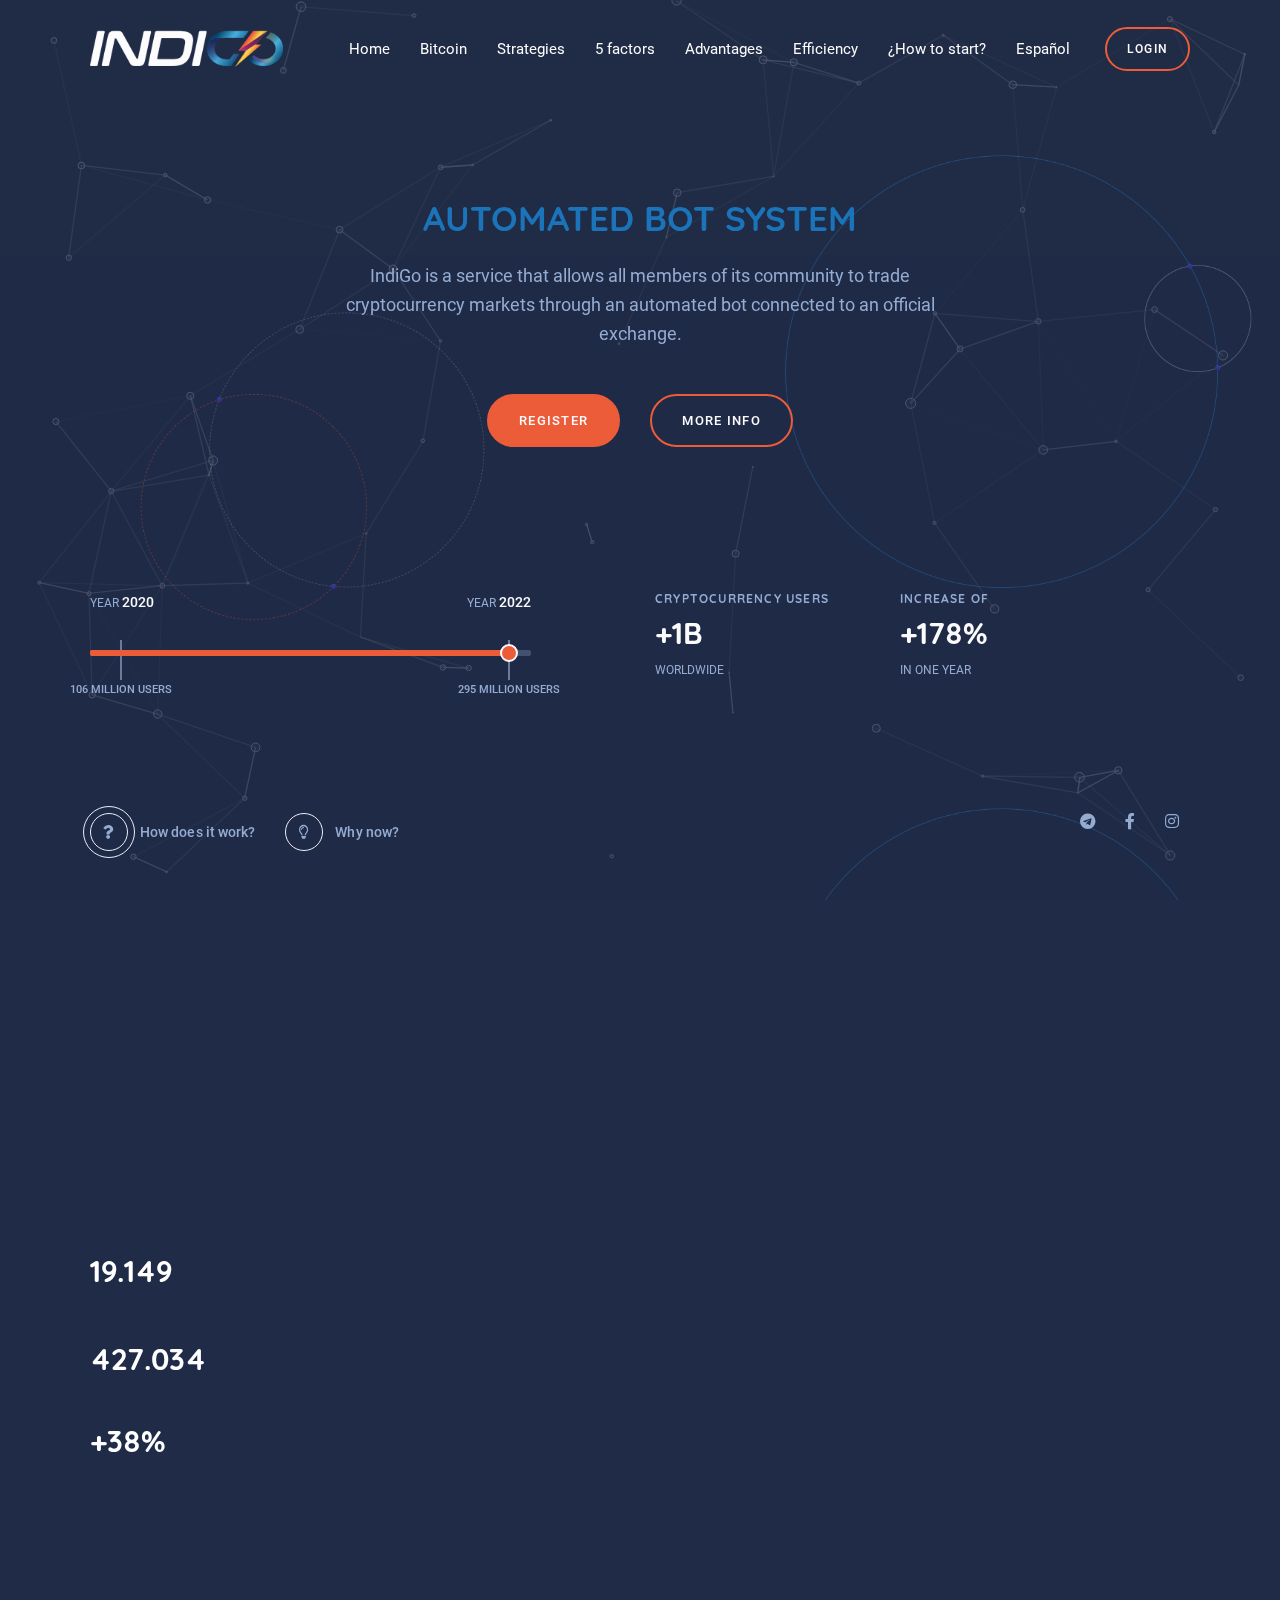
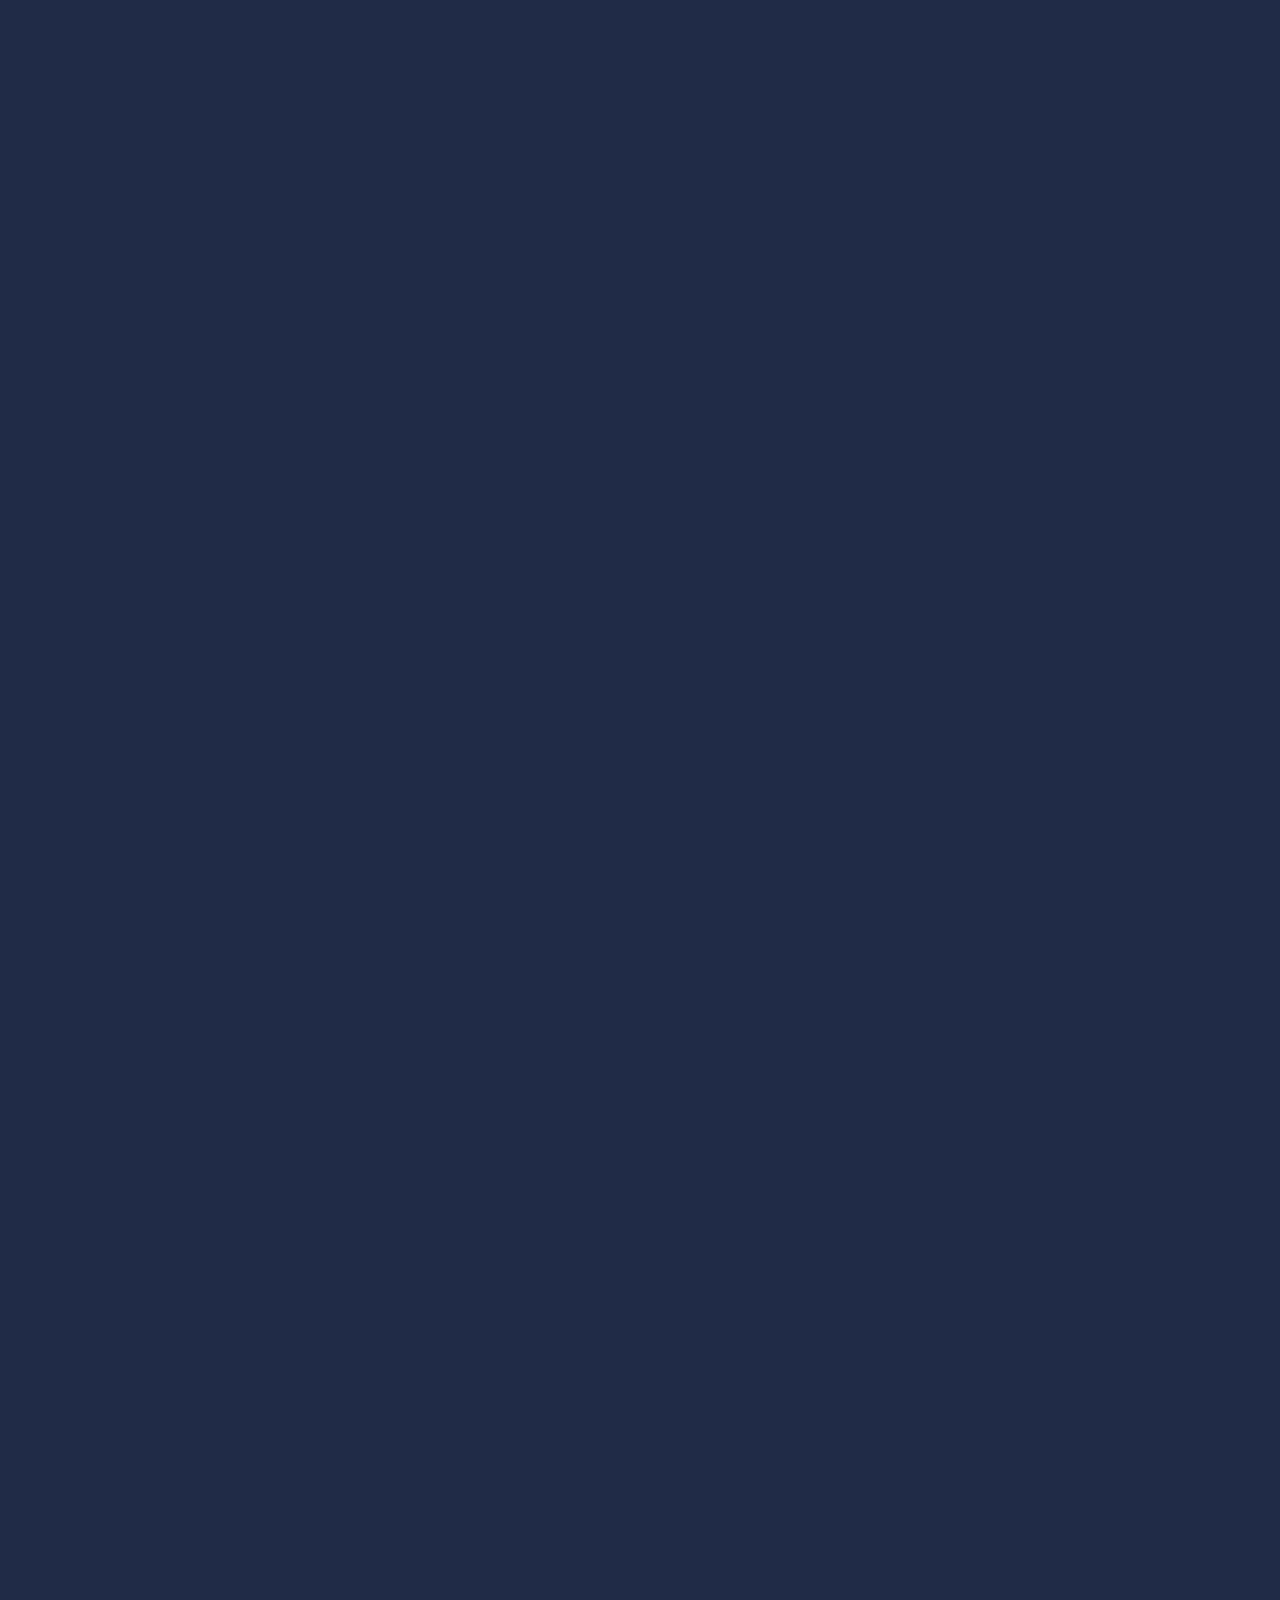
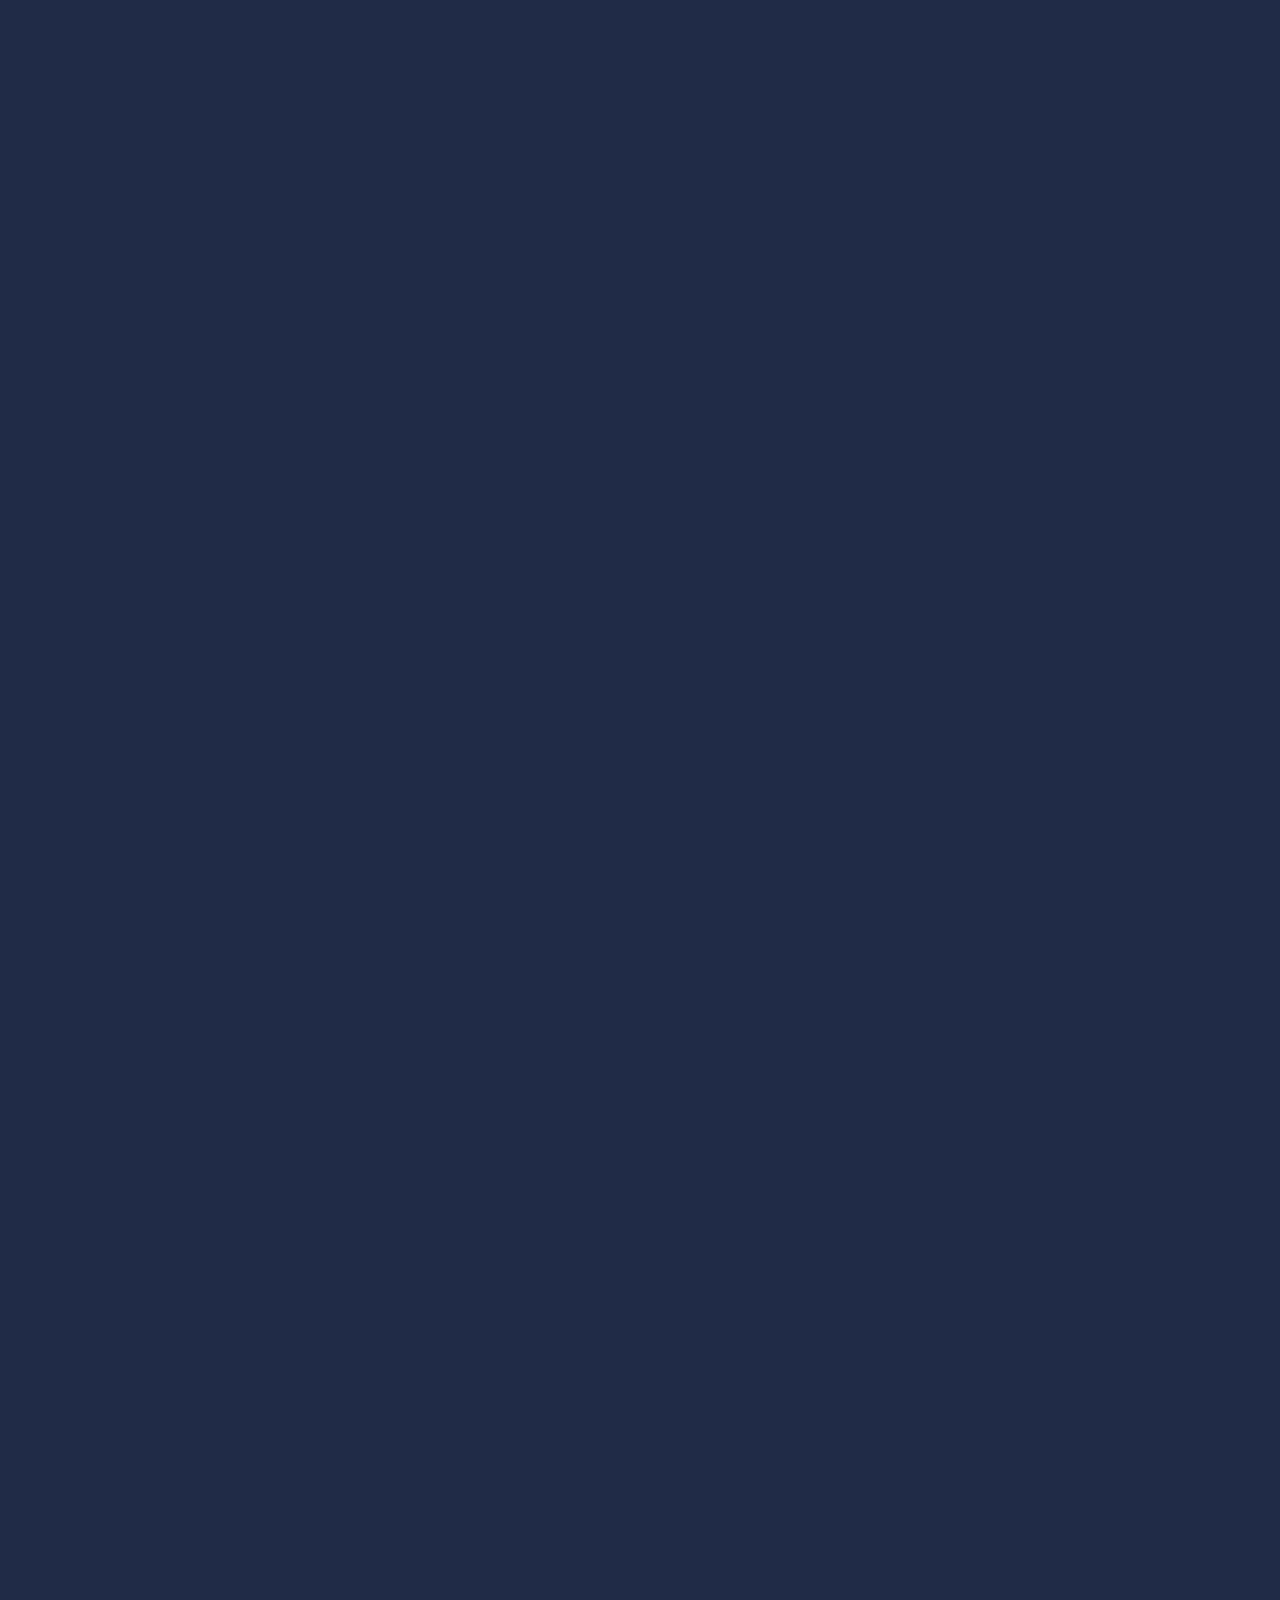
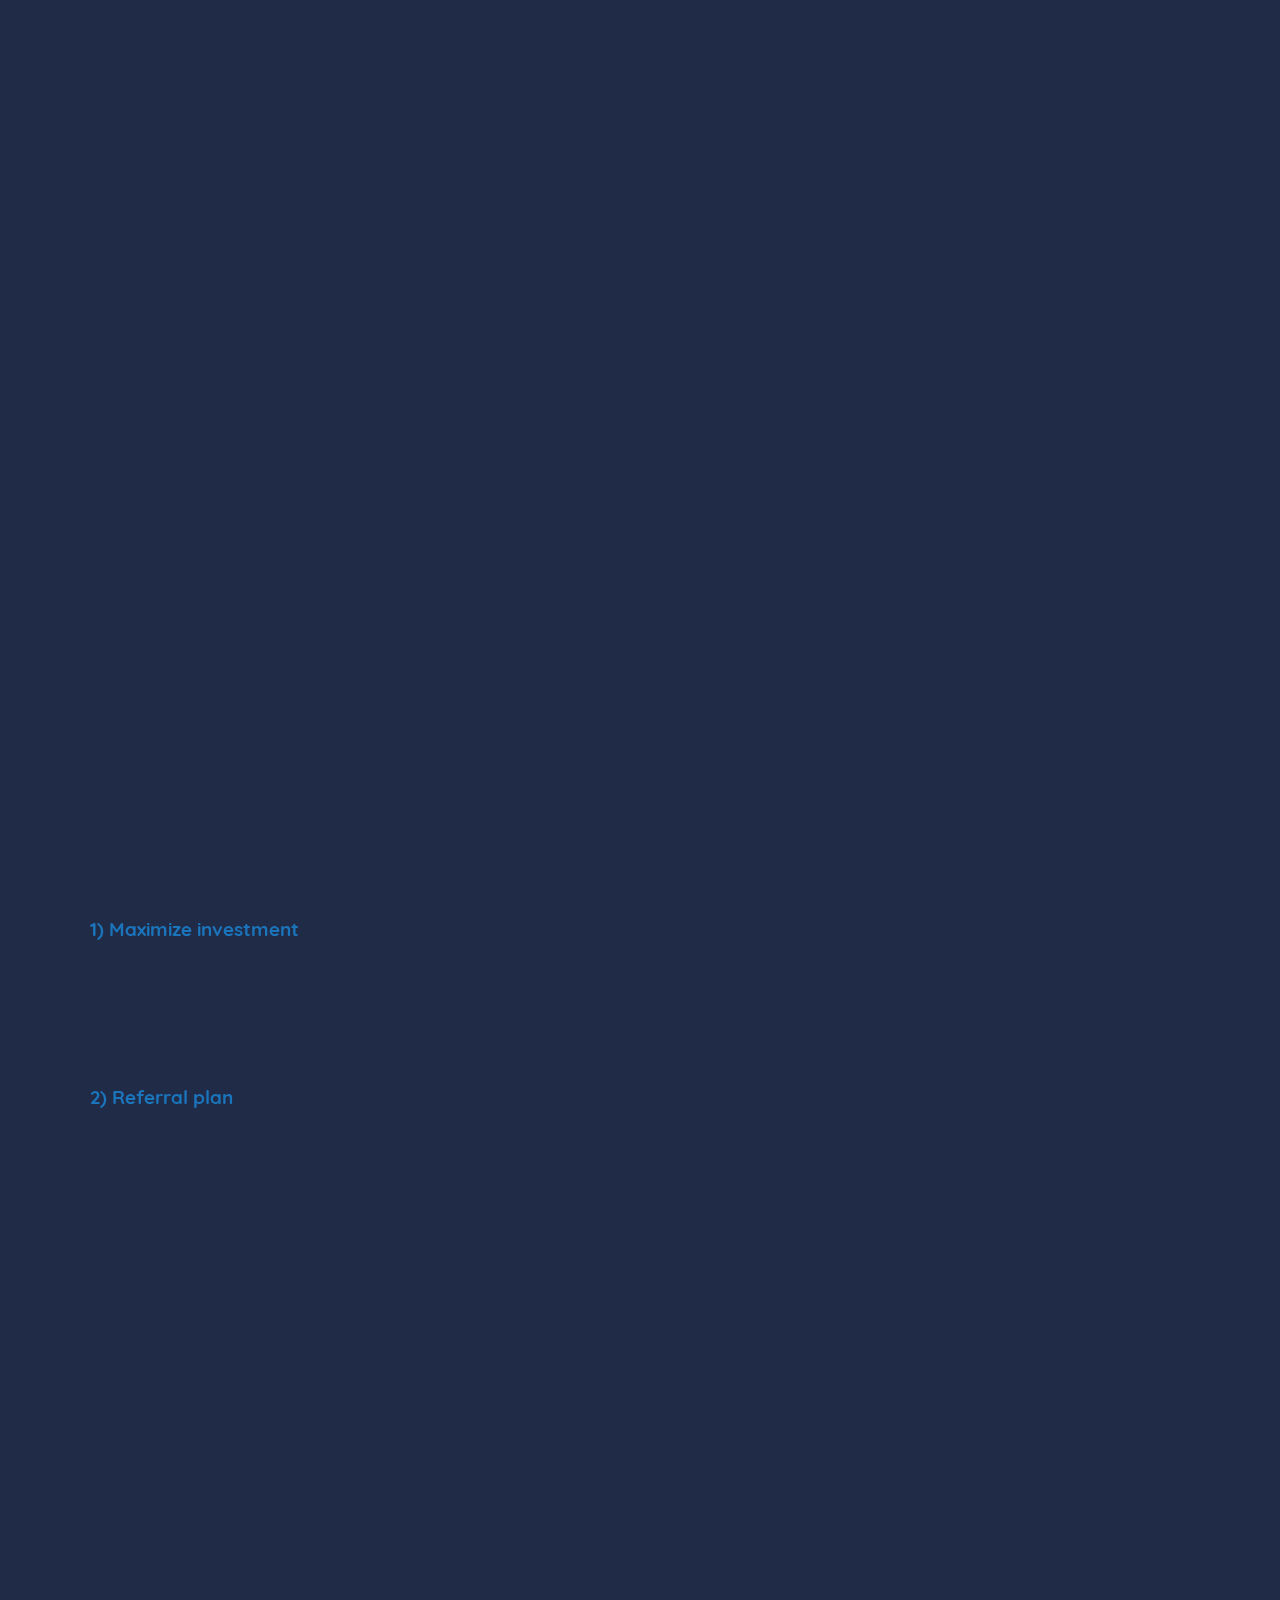
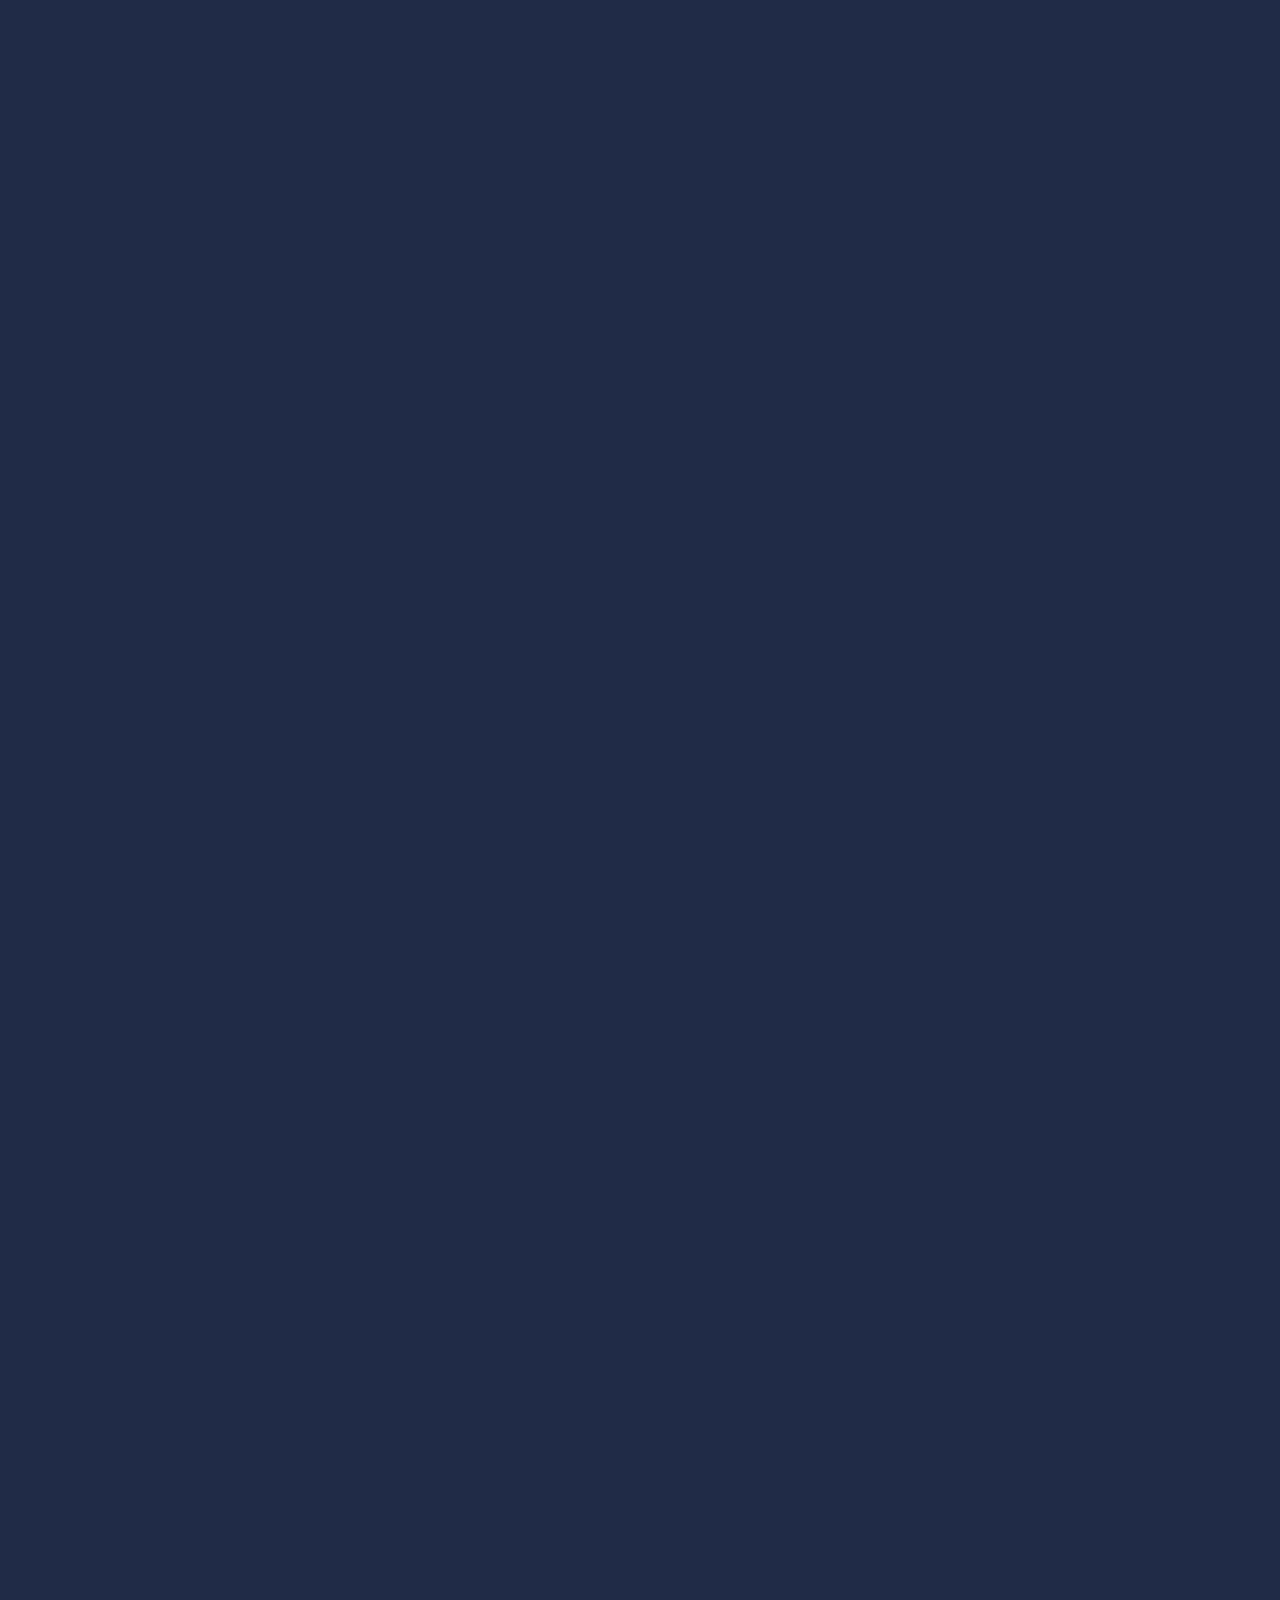
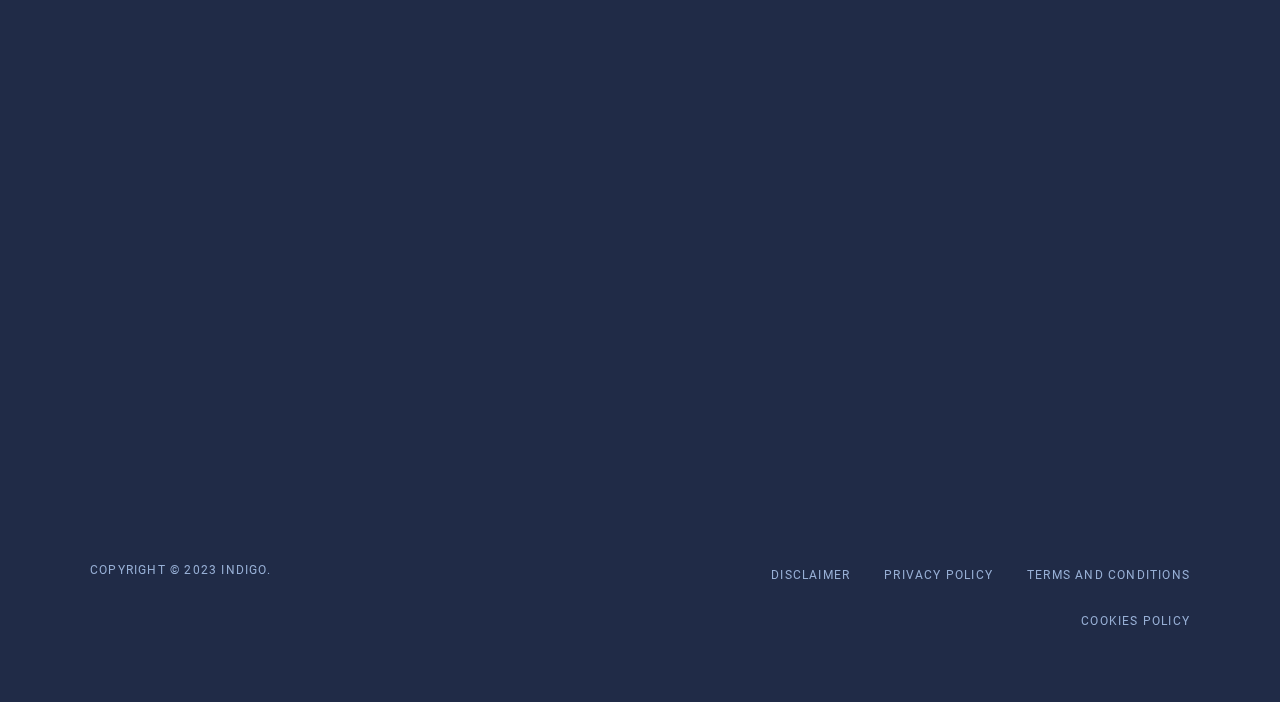
==== index_en.html @ dd74c5d1 "update english" ====
<!DOCTYPE html>
<html lang="en-UK" class="js">
<head>
    <meta charset="utf-8">
    <meta name="author" content="Indigo">
    <meta name="viewport" content="width=device-width, initial-scale=1, shrink-to-fit=no">
    <meta name="description" content="Indigo is a system of automated bots that operates in the Bitcoin market through official exchanges serving users registered in its community.">
    <!-- Fav Icon  -->
    <link rel="apple-touch-icon" sizes="180x180" href="img/apple-touch-icon.png">
    <link rel="icon" type="image/png" sizes="32x32" href="img/favicon-32x32.png">
    <link rel="icon" type="image/png" sizes="16x16" href="img/favicon-16x16.png">
    <link rel="manifest" href="img/site.webmanifest">
    <!-- Site Title  -->
    <title>IndiGo | Bots System</title>
    <!-- Bundle and Base CSS -->
    <link rel="stylesheet" href="assets/css/vendor.bundle.css?ver=200">
    <link rel="stylesheet" href="assets/css/style-indigo.css?ver=200">
    <!-- Extra CSS -->
    <link rel="stylesheet" href="assets/css/theme.css?ver=200">
</head>

<body class="nk-body body-wider bg-theme mode-onepage">
    <div class="nk-wrap">
        <header class="nk-header page-header is-transparent is-sticky is-dark" id="header">
            <!-- Header @s -->
            <div class="header-main">
                <div class="header-container container container-xxl">
                    <div class="header-wrap">
                        <!-- Logo @s -->
                        <div class="header-logo logo animated" data-animate="fadeInDown" data-delay=".6">
                            <a href="./" class="logo-link">
                                <img class="logo-dark" src="img/logo-s2-white.png" srcset="img/logo-s2-white2x.png 2x" alt="logo">
                                <img class="logo-light" src="img/logo-s2-white.png" srcset="img/logo-s2-white2x.png 2x" alt="logo">
                            </a>
                        </div>
                        <!-- Menu Toogle @s -->
                        <div class="header-nav-toggle">
                            <a href="#" class="navbar-toggle" data-menu-toggle="header-menu">
                                <div class="toggle-line">
                                    <span></span>
                                </div>
                            </a>
                        </div>
                        <!-- Menu @s -->
                        <div class="header-navbar animated" data-animate="fadeInDown" data-delay=".6">
                            <nav class="header-menu" id="header-menu">
                                <ul class="menu">
                                    <li class="menu-item"><a class="menu-link nav-link" href="#header">Home</a></li>
                                    <li class="menu-item"><a class="menu-link nav-link" href="#about">Bitcoin</a></li>
                                    <li class="menu-item"><a class="menu-link nav-link" href="#strategies">Strategies</a></li>
                                    <li class="menu-item"><a class="menu-link nav-link" href="#razones">5 factors</a></li>
                                    <li class="menu-item"><a class="menu-link nav-link" href="#ventajas">Advantages</a></li>
                                    <li class="menu-item"><a class="menu-link nav-link" href="#rendimiento">Efficiency</a></li>
                                    <li class="menu-item"><a class="menu-link nav-link" href="#empezar">¿How to start?</a></li>
                                    <li class="menu-item"><a class="menu-link nav-link" href="index.html">Español</a></li>
                                </ul>
                                <ul class="menu-btns">
                                    <li><a href="https://app.indigobotsys.com/" class="btn btn-md btn-round btn-thin btn-outline btn-primary btn-auto no-change"><span>Login</span></a></li>
                                </ul>
                            </nav>
                        </div><!-- .header-navbar @e -->
                    </div>
                </div>
            </div><!-- .header-main @e -->
            <div class="banner banner-fs tc-light">
                <div class="nk-block nk-block-header nk-block-sm my-auto">
                    <div class="container pt-5">
                        <div class="banner-caption text-center">
                            <h1 class="title title-xl-2 ttu animated" data-animate="fadeInUp" data-delay="0.7">Automated bot system</h1>
                            <div class="row justify-content-center pb-3">
                                <div class="col-sm-11 col-xl-11 col-xxl-8">
                                    <p class="lead animated" data-animate="fadeInUp" data-delay="0.8">IndiGo is a service that allows all members of its community to trade cryptocurrency markets through an automated bot connected to an official exchange. </p>
                                </div>
                            </div>
                            <div class="cpn-action">
                                <ul class="btn-grp mx-auto">
                                    <li class="animated" data-animate="fadeInUp" data-delay="0.9"><a href="https://app.indigobotsys.com/" class="btn btn-primary btn-round">REGISTER</a></li>
                                    <li class="animated" data-animate="fadeInUp" data-delay="1"><a href="#docs" class="menu-link btn btn-round btn-outline btn-primary">MORE INFO</a></li>
                                </ul>
                            </div>
                        </div>
                    </div>
                </div>
                <div class="nk-block nk-block-status">
                    <div class="container container-xxl">
                        <div class="row gutter-vr-40px justify-content-between">
                            <div class="col-xxl-6 col-xl-5 col-lg-5">
                                <div class="progress-wrap progress-wrap-point animated" data-animate="fadeInUp" data-delay="0.8">
                                    <ul class="progress-info progress-info-s2">
                                        <li>YEAR <span>2020</span></li>
                                        <li class="text-end">YEAR <span>2022</span></li>
                                    </ul>
                                    <div class="progress-bar progress-bar-xs">
                                        <div class="progress-percent progress-percent-s2" data-percent="95"></div>
                                        <div class="progress-point" data-point="7">106 MILLION USERS</div>
                                        <div class="progress-point" data-point="95">295 MILLION USERS</div>
                                    </div>
                                </div>
                            </div>
                            <div class="col-xxl-5 col-xl-6 col-lg-7 text-center text-sm-start">
                                <div class="row justify-content-around gutter-vr-30px">
                                    <div class="col-sm-4 col-md-6 col-lg-4 col-xl-5">
                                        <div class="status-info animated" data-animate="fadeInUp" data-delay="0.9">
                                            <h6 class="title title-xxs tc-default status-title ttu">Cryptocurrency users</h6>
                                            <h3 class="fz-3 fw-3 status-percent">+1B</h3>
                                            <div class="fz-8">WORLDWIDE</div>
                                        </div>
                                    </div>
                                    <div class="col-sm-8 col-md-6 col-lg-7 col-xl-7">
                                        <div class="status-countdown float-sm-end animated" data-animate="fadeInUp" data-delay="1">
                                            <h6 class="title title-xxs tc-default status-title ttu">INCREASE OF</h6>
                                            <h3 class="fz-3 fw-3 status-percent">+178%</h3>
                                            <div class="fz-8">IN ONE YEAR</div>
                                            <div class="countdown justify-content-center justify-content-sm-start countdown-s3 countdown-s3-alt" data-date="2022/10/24" data-min-text="Minutes" data-sec-text="Seconds"></div>
                                        </div>
                                    </div>
                                </div>
                            </div>
                        </div>
                    </div>
                </div>
                <div class="nk-block nk-block-actions">
                    <div class="container container-xxl">
                        <div class="row gutter-vr-40px align-items-center">
                            <div class="col-sm-7 d-flex justify-content-center justify-content-sm-start">
                                <ul class="btn-grp btn-grp-break justify-content-center justify-content-sm-start gutter-vr-20px">
                                    <li class="animated" data-animate="fadeInUp" data-delay="0.8"><a href="#funciona" class="link link-light link-break"><em class="icon-circle icon-border icon-animation fas fa-question"></em><span>How does it work?</span></a></li>
                                    <li class="animated" data-animate="fadeInUp" data-delay="0.9"><a href="#about" class="link link-light link-break"><em class="icon-circle icon-border far fa-lightbulb"></em><span>Why now?</span></a></li>
                                </ul>
                            </div>
                            <div class="col-sm-5">
                                <ul class="social-links social-links-s2 justify-content-center justify-content-sm-end animated" data-animate="fadeInUp" data-delay="1">
                                    <li><a href="https://t.me/indigo_bots"><em class="fab fa-telegram"></em></a></li>
                                    <li><a href="https://www.facebook.com/IndigoSystems"><em class="fab fa-facebook-f"></em></a></li>
                                    <li><a href="https://www.instagram.com/indigo_systems/"><em class="fab fa-instagram"></em></a></li>
                                </ul>
                            </div>
                        </div>
                    </div>
                </div>
                <!-- Place Particle Js -->
                <div id="particles-bg" class="particles-container is-fixed particles-bg op-20"></div>
            </div>
        </header>
        <main class="nk-pages tc-light">
            <section class="section" id="about">
                <div class="container">
                    <div class="row justify-content-center text-center">
                        <div class="col-lg-6">
                            <div class="section-head section-head-s2">
                                <h2 class="title title-xl animated" data-animate="fadeInUp" data-delay="0.1" title="BTC como referencia">BTC</h2>
                            </div>
                        </div>
                    </div>
                </div>
                <div class="container container-xxl">
                    <div class="nk-block">
                        <div class="row justify-content-between align-items-center gutter-vr-40px">
                            <div class="col-lg-6 order-lg-last">
                                <div class="gfx py-4 animated" data-animate="fadeInUp" data-delay="0.2">
                                    <img src="img/graf-01.png" alt="gráfico 1">
                                </div>
                            </div>
                            <div class="col-lg-5">
                                <div class="nk-block-text">
                                    <h2 class="title animated" data-animate="fadeInUp" data-delay="0.3">We use the Bitcoin as a reference</h2>
                                    <ul class="sec01">
                                        <li><h3>19.149</h3><p class="animated" data-animate="fadeInUp" data-delay="0.4">million BTC mined (out of a total of 21 million).</p></li>
                                        <li><h3>427.034</h3><p class="animated" data-animate="fadeInUp" data-delay="0.5">million USD capitalization (12/09/22 CoinmarketCap).</p></li>
                                        <li><h3>+38%</h3><p class="animated" data-animate="fadeInUp" data-delay="0.6">of dominance over the entire crypto market.</p></li>
                                    </ul>
                                    <ul class="btn-grp gutter-vr-20px pdt-m">
                                        <li class="animated" data-animate="fadeInUp" data-delay="0.6"><a href="#docs" class="menu-link btn btn-primary btn-round btn-lg"><span>Presentation</span> <em class="icon ti ti-arrow-down"></em></a></li>
                                        <li class="animated" data-animate="fadeInUp" data-delay="0.7"><a href="#razones" class="menu-link btn btn-underline">5 COMPELLING REASONS</a></li>
                                    </ul>
                                </div>
                            </div>
                        </div>
                    </div>
                </div>
            </section>
            <!-- // -->
            <section class="section" id="funciona">
                <div class="container">
                    <div class="row justify-content-center text-center">
                        <div class="col-lg-6">
                            <div class="section-head section-head-s2">
                                <h2 class="title title-xl animated" data-animate="fadeInUp" data-delay="0.1" title="HOW DOES IT WORK?">HOW DOES IT WORK?</h2>
                            </div>
                        </div>
                    </div>
                </div>
                <div class="container container-xxl">
                    <div class="nk-block">
                        <div class="row justify-content-center">
                            <div class="col-xl-6 col-lg-8">
                                <ul class="nav tab-nav tab-nav-btn-bdr-s2 justify-content-center justify-content-sm-between pb-4 pb-sm-5 animated" data-animate="fadeInUp" data-delay="0.1">
                                    <li><a class="active" data-bs-toggle="tab" href="#tab-1-1">ARTIFICIAL INTELLIGENCE</a></li>
                                    <li class="tab-nav-sap d-none d-sm-block"></li>
                                    <li><a data-bs-toggle="tab" href="#tab-1-2">AT YOUR FINGERTIPS</a></li>
                                </ul>
                            </div>
                        </div>
                        <div class="tab-content">
                            <div class="tab-pane fade show active" id="tab-1-1">
                                <div class="row align-items-center justify-content-between gutter-vr-40px">
                                    <div class="col-lg-6 order-lg-last">
                                        <div class="nk-block-img nk-block-ca animated" data-animate="fadeInUp" data-delay="0.2">
                                            <div class="nk-circle-animation nk-df-center fast"></div><!-- .circle-animation -->
                                            <img class="shadow rounded" src="img/estrategias.png" alt="">
                                        </div>
                                    </div>
                                    <div class="col-lg-5">
                                        <div class="nk-block-text mgb-m30">
                                            <h2 class="title title-md animated" data-animate="fadeInUp" data-delay="0.2">Artificial Intelligence</h2>
                                            <p class="animated" data-animate="fadeInUp" data-delay="0.2">Our bot combines several strategies to adapt at all times to different market behaviors. Bullish, bearish or sideways markets are the main reference when developing the most appropriate strategy, always supervised by our Artificial Intelligence (AI) systems.</p>
                                        </div>
                                    </div>
                                </div>
                            </div>
                            <div class="tab-pane fade" id="tab-1-2">
                                <div class="row align-items-center justify-content-between gutter-vr-40px">
                                    <div class="col-lg-6 order-lg-last">
                                        <div class="nk-block-img nk-block-ca animated" data-animate="fadeInUp" data-delay="0.2">
                                            <div class="nk-circle-animation nk-df-center fast"></div><!-- .circle-animation -->
                                            <img class="shadow rounded" src="img/alcance.png" alt="">
                                        </div>
                                    </div>
                                    <div class="col-lg-5">
                                        <div class="nk-block-text mgb-m30">
                                            <h2 class="title title-md animated" data-animate="fadeInUp" data-delay="0.2">Within everyone's reach</h2>
                                            <p class="animated" data-animate="fadeInUp" data-delay="0.2">At IndiGo we offer you the possibility to grow your Bitcoin portfolio, creating a community where all cryptocurrency users can add using our bot and its strategies, with automated operations that successfully manage the assets in their personal wallets, always under the custody of the user and with total transparency and security.</p>
                                        </div>
                                    </div>
                                </div>
                            </div>
                        </div>
                    </div>
                </div><!-- .container -->
            </section>
             <!-- // -->
            <section class="section" id="strategies">
                <div class="container">
                    <div class="row justify-content-center text-center">
                        <div class="col-lg-6">
                            <div class="section-head section-head-s2">
                                <h2 class="title title-xl animated" data-animate="fadeInUp" data-delay="0.1" title="STRATEGIES">STRATEGIES</h2>
                                <p class="animated" data-animate="fadeInUp" data-delay="0.2">The IndiGo system is a set of specialized strategies in the cryptocurrency market, focused on increasing the volume of Bitcoins deposited in the user's Exchange.</p>
                            </div>
                        </div>
                    </div>
                </div>
                <div class="container container-xxl">
                    <div class="nk-block">
                        <div class="roadmap-wrap roadmap-wrap-ovl-right text-center animated" data-animate="fadeInUp" data-delay="0.3">
                            <div class="roadmap-line-s2"></div>
                            <div class="roadmap-slider has-carousel carousel-nav-center" data-blank="true" data-items="5" data-items-tab-l="4" data-items-tab-p="3" data-items-mobile="2" data-margin="-1" data-navs="true">
                                <div class="roadmap roadmap-s2 roadmap-i1 roadmap-finished">
                                    <h6 class="roadmap-year-s2">24/7</h6>
                                    <h5 class="title title-sm roadmap-date">365 days a year</h5>
                                    <div class="roadmap-text">
                                        <p>Our bots operate 24 hours a day, 365 days a year, using strategies derived from the combined use of Artificial Intelligence and Big Data.</p>
                                    </div>
                                </div>
                                <div class="roadmap roadmap-s2 roadmap-i2 roadmap-finished">
                                    <h6 class="roadmap-year-s2">Adapted strategies</h6>
                                    <h5 class="title title-sm roadmap-date">Adjustment according to market</h5>
                                    <div class="roadmap-text">
                                        <p>The bot applies the appropriate strategy according to the market trend, "bullish", "bearish" or "sideways", to make profits in all scenarios.</p>
                                    </div>
                                </div>
                                <div class="roadmap roadmap-s2 roadmap-i3 roadmap-finished">
                                    <h6 class="roadmap-year-s2">200 top coins</h6>
                                    <h5 class="title title-sm roadmap-date">BTC monitoring</h5>
                                    <div class="roadmap-text">
                                        <p>We perform an analysis of Bitcoin against 200 top currencies every 10 seconds and trade if the situation is favorable and the % gain is greater than 51% on each trade.</p>
                                    </div>
                                </div>
                                <div class="roadmap roadmap-s2 roadmap-i4 roadmap-finished">
                                    <h6 class="roadmap-year-s2">Intensive studies</h6>
                                    <h5 class="title title-sm roadmap-date">Backtesting</h5>
                                    <div class="roadmap-text">
                                        <p>All our strategies have been developed through intensive studies of more than 2 years, with positive results and stability that we have never encountered before.</p>
                                    </div>
                                </div>
                                <div class="roadmap roadmap-s2 roadmap-i5 roadmap-finished">
                                    <h6 class="roadmap-year-s2">Technical team</h6>
                                    <h5 class="title title-sm roadmap-date">Ongoing verification</h5>
                                    <div class="roadmap-text">
                                        <p>Our technical team constantly monitors the performance and results of the bots. We are prepared for all situations.</p>
                                    </div>
                                </div>
                                <div class="roadmap roadmap-s2 roadmap-i6 roadmap-running">
                                    <h6 class="roadmap-year-s2">Expiration system</h6>
                                    <h5 class="title title-sm roadmap-date">Smart Hold</h5>
                                    <div class="roadmap-text">
                                        <p>Our expiration system does not allow operations to be open for more than a week, although 90% of them are closed before 3 days or even within a few hours.</p>
                                    </div>
                                </div>
                            </div>
                        </div>
                    </div>
                </div>
            </section>
            <!-- // -->
            <section class="section" id="razones">
                <div class="container">
                    <div class="row justify-content-center text-center">
                        <div class="col-lg-6">
                            <div class="section-head section-head-s2">
                                <h2 class="title title-xl animated" data-animate="fadeInUp" data-delay="0.1" title="5 COMPELLING REASONS">5 COMPELLING REASONS</h2>
                            </div>
                        </div>
                    </div>
                </div>
                <div class="container container-xxl">
                    <div class="nk-block">
                        <div class="row text-center align-items-lg-start gutter-vr-40px">
                            <div class="col-lg-2 col-sm-6">
                                <div class="feature feature-s6 feature-s6-1 animated" data-animate="fadeInUp" data-delay="0.3">
                                    <div class="feature-text">
                                        <h4 class="title title-sm ttu">FULL DISPOSAL</h4>
                                        <p>Platform open to the world that operates 24/7 (24 hours a day, 365 days a year).</p>
                                    </div>
                                </div>
                            </div>
                            <div class="col-lg-2 col-sm-6">
                                <div class="feature feature-s6 feature-s6-2 animated" data-animate="fadeInUp" data-delay="0.4">
                                    <div class="feature-text">
                                        <h4 class="title title-sm ttu">EASY AND AUTOMATIC</h4>
                                        <p>Training incorporated into the platform through texts and explanatory videos.</p>
                                    </div>
                                </div>
                            </div>
                            <div class="col-lg-2 col-sm-6">
                                <div class="feature feature-s6 feature-s6-3 animated" data-animate="fadeInUp" data-delay="0.5">
                                    <div class="feature-text">
                                        <h4 class="title title-sm ttu">WITHOUT CUSTODY</h4>
                                        <p>Assets are deposited with Binance, and are always in the possession and under the control of the user.</p>
                                    </div>
                                </div>
                            </div>
                            <div class="col-lg-2 col-sm-6">
                                <div class="feature feature-s6 feature-s6-1 animated" data-animate="fadeInUp" data-delay="0.3">
                                    <div class="feature-text">
                                        <h4 class="title title-sm ttu">FIRST YOU WIN</h4>
                                        <p>Commissions are earned on profits generated.</p>
                                    </div>
                                </div>
                            </div>
                            <div class="col-lg-2 col-sm-6">
                                <div class="feature feature-s6 feature-s6-2 animated" data-animate="fadeInUp" data-delay="0.4">
                                    <div class="feature-text">
                                        <h4 class="title title-sm ttu">ADDITIONAL BENEFITS</h4>
                                        <p>Participating in the promotion of the service (Network Marketing).</p>
                                    </div>
                                </div>
                            </div>
                        </div>
                    </div>
                </div>
            </section>
            <!-- // -->
            <section class="section" id="ventajas">
                <div class="container">
                    <div class="row justify-content-center text-center">
                        <div class="col-lg-6">
                            <div class="section-head section-head-s2">
                                <h2 class="title title-xl animated" data-animate="fadeInUp" data-delay="0.1" title="COMPETITIVE ADVANTAGES">COMPETITIVE ADVANTAGES</h2>
                            </div>
                        </div>
                    </div>
                </div>
                <div class="container container-xxl">
                    <div class="nk-block">
                        <div class="row align-items-center justify-content-center justify-content-xl-between gutter-vr-30px">
                            <div class="col-xxl-6 col-xl-6 col-lg-8">
                                <div class="nk-block-img nk-block-plx animated" data-animate="fadeInUp" data-delay="0.3">
                                    <img class="shadow rounded" src="img/graf-02.png" alt="">
                                    <img class="nk-block-img-plx plx-screen shadow rounded" src="img/graf-02b.png" alt="">
                                    <img class="nk-block-img-plx plx-circle plx-circle-s1" src="img/circle-a.png" alt="">
                                    <img class="nk-block-img-plx plx-polygon plx-polygon-s1" src="img/polygon-a.png" alt="">
                                    <img class="nk-block-img-plx plx-triangle plx-triangle-s1" src="img/triangle-a.png" alt="">
                                </div>
                            </div>
                            <div class="col-xxl-5 col-xl-6 col-lg-8">
                                <div class="nk-block-text">
                                    <div class="feature feature-inline animated" data-animate="fadeInUp" data-delay="0.4">
                                        <div class="feature-icon feature-icon-md">
                                            <em class="icon icon-xs icon-circle fas fa-check"></em>
                                        </div>
                                        <div class="feature-text">
                                            <p>Automated bot designed by experts</p>
                                        </div>
                                    </div>
                                    <div class="feature feature-inline animated" data-animate="fadeInUp" data-delay="0.5">
                                        <div class="feature-icon feature-icon-md">
                                            <em class="icon icon-xs icon-circle fas fa-check"></em>
                                        </div>
                                        <div class="feature-text">
                                            <p>The latest generation of Artificial Intelligence with updated historical and predictive grades</p>
                                        </div>
                                    </div>
                                    <div class="feature feature-inline animated" data-animate="fadeInUp" data-delay="0.6">
                                        <div class="feature-icon feature-icon-md">
                                            <em class="icon icon-xs icon-circle fas fa-check"></em>
                                        </div>
                                        <div class="feature-text">
                                            <p>No permanence periods</p>
                                        </div>
                                    </div>
                                    <div class="feature feature-inline animated" data-animate="fadeInUp" data-delay="0.7">
                                        <div class="feature-icon feature-icon-md">
                                            <em class="icon icon-xs icon-circle fas fa-check"></em>
                                        </div>
                                        <div class="feature-text">
                                            <p>Selection of the banking system adapted to the user's needs</p>
                                        </div>
                                    </div>
                                    <div class="feature feature-inline animated" data-animate="fadeInUp" data-delay="0.8">
                                        <div class="feature-icon feature-icon-md">
                                            <em class="icon icon-xs icon-circle fas fa-check"></em>
                                        </div>
                                        <div class="feature-text">
                                            <p>Improved hold results in bitcoins</p>
                                        </div>
                                    </div>
                                </div>
                            </div>
                        </div>
                    </div>
                </div>
            </section>
            <!-- // -->
            <section class="section" id="rendimiento">
                <div class="container">
                    <div class="row justify-content-center text-center">
                        <div class="col-lg-6">
                            <div class="section-head section-head-s2">
                                <h2 class="title title-xl animated" data-animate="fadeInUp" data-delay="0.1" title="Doble oportunidad">DOUBLE OPPORTUNITY</h2>
                            </div>
                        </div>
                    </div>
                </div>
                <div class="container container-xxl">
                    <div class="nk-block">
                        <div class="row align-items-center justify-content-center justify-content-xl-between gutter-vr-30px">
                            <div class="col-xxl-5 col-xl-6 col-lg-8">
                                <ul><li><h5>1) Maximize investment</h5><p class="animated" data-animate="fadeInUp" data-delay="0.2">At Indigo we not only offer you one of the best options you will find to maximize your cryptocurrency portfolio, but we have also designed an excellent referral plan that gives you the following benefits <span>up to 15% of the income obtained</span>.
                                </p></li>
                                <li><h5>2) Referral plan</h5><p class="animated" data-animate="fadeInUp" data-delay="0.3">With our plan you will be able to generate important income, just by sharing with your contacts our services and with them the opportunity to get into the advantages of the crypto world.</p>
                                </li>
                            </ul>
                        </div>
                            <div class="col-xxl-6 col-xl-6 col-lg-8">
                                <div class="nk-block-img nk-block-plx animated" data-animate="fadeInUp" data-delay="0.3">
                                    <img class="shadow rounded" src="img/graf-03.png" alt="">
                                </div>
                            </div>
                        </div>
                    </div>
                </div>
            </section>
            <!-- // -->
            <section class="section" id="docs">
                <div class="container">
                    <div class="row justify-content-center text-center">
                        <div class="col-lg-6">
                            <div class="section-head section-head-s2">
                                <h2 class="title title-xl animated" data-animate="fadeInUp" data-delay="0.1" title="Descargas">+ INFO</h2>
                                <p class="animated" data-animate="fadeInUp" data-delay="0.2">Download our presentation.</p>
                            </div>
                        </div>
                    </div>
                </div>
                <div class="container container-xxl">
                    <div class="nk-block">
                        <div class="row gutter-vr-50px">
                            <div class="col-sm-12 col-lg-12">
                                <div class="doc animated" data-animate="fadeInUp" data-delay="0.3">
                                    <div class="doc-photo doc-shape doc-shape-a">
                                        <img src="img/doc-a.jpg" alt="">
                                    </div>
                                    <div class="doc-text">
                                        <h5 class="doc-title title-sm">Presentation <small>(2022)</small></h5>
                                        <a class="doc-download" href="docs/presentacion_indigo_ES.pdf" target="_blank"><em class="ti ti-import"></em></a>
                                        <div class="doc-lang">ENGLISH</div>
                                    </div>
                                </div>
                            </div>
                        </div>
                    </div>
                </div>
            </section>
            <!-- // -->
            <section class="section" id="empezar">
                <div class="container">
                    <div class="row justify-content-center text-center">
                        <div class="col-lg-6">
                            <div class="section-head section-head-s2">
                                <h2 class="title title-xl animated" data-animate="fadeInUp" data-delay="0.1" title="HOW TO START?">HOW TO START?</h2>
                            </div>
                        </div>
                    </div>
                </div>
                <div class="container container-xxl">
                    <div class="nk-block">
                        <div class="row align-items-center justify-content-center justify-content-xl-between gutter-vr-30px">
                            <div class="col-xxl-6 col-xl-6 col-lg-8">
                                <div class="nk-block-img nk-block-plx animated" data-animate="fadeInUp" data-delay="0.3">
                                    <img class="shadow rounded" src="img/graf-04.png" alt="">
                                </div>
                            </div>
                            <div class="col-xxl-5 col-xl-6 col-lg-8">
                                <div class="nk-block-text">
                                    <div class="feature feature-inline animated" data-animate="fadeInUp" data-delay="0.4">
                                        <div class="feature-icon feature-icon-md">
                                            <em class="icon icon-xs icon-circle fas fa-check"></em>
                                        </div>
                                        <div class="feature-text">
                                            <p>To start working with us you must register on the IndiGo platform.</p>
                                        </div>
                                    </div>
                                    <div class="feature feature-inline animated" data-animate="fadeInUp" data-delay="0.5">
                                        <div class="feature-icon feature-icon-md">
                                            <em class="icon icon-xs icon-circle fas fa-check"></em>
                                        </div>
                                        <div class="feature-text">
                                            <p>Register with Binance to use it as a preferred exchange (a minimum trading bank of 500 USAD is required).
                                            </p>
                                        </div>
                                    </div>
                                    <div class="feature feature-inline animated" data-animate="fadeInUp" data-delay="0.6">
                                        <div class="feature-icon feature-icon-md">
                                            <em class="icon icon-xs icon-circle fas fa-check"></em>
                                        </div>
                                        <div class="feature-text">
                                            <p>Create and configure an API on the Binance exchange for use by IndiGo</p>
                                        </div>
                                    </div>
                                    <div class="feature feature-inline animated" data-animate="fadeInUp" data-delay="0.7">
                                        <div class="feature-icon feature-icon-md">
                                            <em class="icon icon-xs icon-circle fas fa-check"></em>
                                        </div>
                                        <div class="feature-text">
                                            <p>Activate your bot and allocate the desired bank to it</p>
                                        </div>
                                    </div>
                                    <div class="text-center text-sm-start animated" data-animate="fadeInUp" data-delay="0.9">
                                        <a href="https://app.indigobotsys.com/" class="btn btn-round btn-primary">Register</a>
                                    </div>
                                </div>
                            </div>
                        </div>
                    </div>
                </div>
            </section>

            <!-- FAQS
        
            <section class="section" id="faqs">
                <div class="container">
                    <div class="row justify-content-center text-center">
                        <div class="col-lg-6">
                            <div class="section-head section-head-s2">
                                <h2 class="title title-xl animated" data-animate="fadeInUp" data-delay="0.1" title="PREGUNTAS FRECUENTES">FAQS</h2>
                                <p class="animated" data-animate="fadeInUp" data-delay="0.2">Aquí encontrarás respuestas a las preguntas que seguramente ya te estás haciendo.</p>
                            </div>
                        </div>
                    </div>
                    <!-- Block @s --
                    <div class="nk-block">
                        <div class="row justify-content-center">
                            <div class="col-xl-10">
                                <ul class="nav tab-nav tab-nav-btn tab-nav-btn-bdr tab-nav-center pdb-r animated" data-animate="fadeInUp" data-delay="0.3">
                                    <li><a class="active" data-bs-toggle="tab" href="#tab-2-1">General</a></li>
                                    <li><a data-bs-toggle="tab" href="#tab-2-2">Registro</a></li>
                                    <li><a data-bs-toggle="tab" href="#tab-2-3">Comisiones</a></li>
                                    <li><a data-bs-toggle="tab" href="#tab-2-4">Inversión</a></li>
                                </ul>
                                <div class="tab-content">
                                    <div class="tab-pane fade show active" id="tab-2-1">
                                        <div class="accordion" id="acc-1">
                                            <div class="accordion-item accordion-item-s3 animated" data-animate="fadeInUp" data-delay="0.4">
                                                <h5 class="accordion-title accordion-title-sm" data-bs-toggle="collapse" data-bs-target="#acc-1-1">Lorem Ipsum <span class="accordion-icon"></span></h5>
                                                <div id="acc-1-1" class="collapse show" data-bs-parent="#acc-1">
                                                    <div class="accordion-content">
                                                        <p>Lorem ipsum dolor sit amet consectetur adipisicing elit. Suscipit quo nostrum fugiat, qui autem libero, quibusdam sit et esse possimus nemo repudiandae sapiente ipsa nesciunt numquam at tempora quaerat eaque..</p>
                                                    </div>
                                                </div>
                                            </div>
                                            <div class="accordion-item accordion-item-s3 animated" data-animate="fadeInUp" data-delay="0.5">
                                                <h5 class="accordion-title accordion-title-sm collapsed" data-bs-toggle="collapse" data-bs-target="#acc-1-2">Lorem ipsum <span class="accordion-icon"></span></h5>
                                                <div id="acc-1-2" class="collapse" data-bs-parent="#acc-1">
                                                    <div class="accordion-content">
                                                        <p>Lorem ipsum dolor sit amet consectetur adipisicing elit. Esse tempora cumque reiciendis ipsum aliquid minus necessitatibus mollitia minima nemo? Nisi voluptatum, eaque earum expedita dicta numquam, hic veniam nemo voluptates?</p>
                                                    </div>
                                                </div>
                                            </div>
                                            <div class="accordion-item accordion-item-s3 animated" data-animate="fadeInUp" data-delay="0.6">
                                                <h5 class="accordion-title accordion-title-sm collapsed" data-bs-toggle="collapse" data-bs-target="#acc-1-3">Lorem ipsum <span class="accordion-icon"></span></h5>
                                                <div id="acc-1-3" class="collapse" data-bs-parent="#acc-1">
                                                    <div class="accordion-content">
                                                        <p>Lorem ipsum dolor sit amet consectetur adipisicing elit. Totam ipsum dolore minima libero reiciendis laboriosam ut vero, qui, voluptatem consequatur molestias eos. Iste quibusdam delectus quis, repellendus veniam repellat mollitia.</p>
                                                    </div>
                                                </div>
                                            </div>
                                            <div class="accordion-item accordion-item-s3 animated" data-animate="fadeInUp" data-delay="0.7">
                                                <h5 class="accordion-title accordion-title-sm collapsed" data-bs-toggle="collapse" data-bs-target="#acc-1-4">Lorem ipsum <span class="accordion-icon"></span></h5>
                                                <div id="acc-1-4" class="collapse" data-bs-parent="#acc-1">
                                                    <div class="accordion-content">
                                                        <p>Lorem, ipsum, dolor sit amet consectetur adipisicing elit. Aut repudiandae quidem maiores repellat minus est, facere nam illum cum. In esse porro autem molestias incidunt nihil sunt magnam dolorem facere..</p>
                                                    </div>
                                                </div>
                                            </div>
                                        </div>
                                    </div>
                                    <div class="tab-pane fade" id="tab-2-2">
                                        <div class="accordion" id="acc-2">
                                            <div class="accordion-item accordion-item-s3 animated" data-animate="fadeInUp" data-delay="0.4">
                                                <h5 class="accordion-title accordion-title-sm" data-bs-toggle="collapse" data-bs-target="#acc-2-1">Lorem ipsum <span class="accordion-icon"></span></h5>
                                                <div id="acc-2-1" class="collapse show" data-bs-parent="#acc-2">
                                                    <div class="accordion-content">
                                                        <p>Lorem ipsum dolor, sit amet consectetur adipisicing elit. Eius adipisci placeat, recusandae, earum perferendis accusamus quis asperiores laborum voluptatibus iste aut ipsam fugiat, vel commodi quae voluptatum porro quisquam hic.</p>
                                                    </div>
                                                </div>
                                            </div>
                                            <div class="accordion-item accordion-item-s3 animated" data-animate="fadeInUp" data-delay="0.5">
                                                <h5 class="accordion-title accordion-title-sm collapsed" data-bs-toggle="collapse" data-bs-target="#acc-2-2">Lorem ipsum <span class="accordion-icon"></span></h5>
                                                <div id="acc-2-2" class="collapse" data-bs-parent="#acc-2">
                                                    <div class="accordion-content">
                                                        <p>Lorem, ipsum dolor sit amet consectetur adipisicing elit. Corrupti voluptatibus, voluptates quia. At doloremque, tenetur itaque qui laboriosam corporis error enim, accusamus cupiditate, eveniet magni asperiores minima harum nulla, magnam?.</p>
                                                    </div>
                                                </div>
                                            </div>
                                            <div class="accordion-item accordion-item-s3 animated" data-animate="fadeInUp" data-delay="0.6">
                                                <h5 class="accordion-title accordion-title-sm collapsed" data-bs-toggle="collapse" data-bs-target="#acc-2-3">Lorem ipsum <span class="accordion-icon"></span></h5>
                                                <div id="acc-2-3" class="collapse" data-bs-parent="#acc-2">
                                                    <div class="accordion-content">
                                                        <p>Lorem ipsum, dolor sit, amet consectetur adipisicing elit. Molestiae tempore iste nemo obcaecati praesentium. Officia illum ad eius asperiores maiores quaerat, ut soluta alias nihil, facere, voluptatum animi reiciendis sunt?</p>
                                                    </div>
                                                </div>
                                            </div>
                                            <div class="accordion-item accordion-item-s3 animated" data-animate="fadeInUp" data-delay="0.7">
                                                <h5 class="accordion-title accordion-title-sm collapsed" data-bs-toggle="collapse" data-bs-target="#acc-2-4">Lorem ipsum <span class="accordion-icon"></span></h5>
                                                <div id="acc-2-4" class="collapse" data-bs-parent="#acc-2">
                                                    <div class="accordion-content">
                                                        <p>Lorem ipsum dolor sit amet consectetur adipisicing elit. Illum eveniet, non, laudantium eligendi, est ratione repellat, odit iusto sunt adipisci explicabo vitae dignissimos consequatur minus voluptas voluptatibus dicta exercitationem amet?.</p>
                                                    </div>
                                                </div>
                                            </div>
                                        </div>
                                    </div>
                                    <div class="tab-pane fade" id="tab-2-3">
                                        <div class="accordion" id="acc-3">
                                            <div class="accordion-item accordion-item-s3 animated" data-animate="fadeInUp" data-delay="0.4">
                                                <h5 class="accordion-title accordion-title-sm" data-bs-toggle="collapse" data-bs-target="#acc-3-1">Lorem ipsum <span class="accordion-icon"></span></h5>
                                                <div id="acc-3-1" class="collapse show" data-bs-parent="#acc-3">
                                                    <div class="accordion-content">
                                                        <p>Lorem ipsum dolor sit amet consectetur adipisicing elit. Provident ducimus qui excepturi ipsam optio sunt corporis totam, harum error mollitia nisi nam cumque praesentium culpa similique explicabo quis, sed sint..</p>
                                                    </div>
                                                </div>
                                            </div>
                                            <div class="accordion-item accordion-item-s3 animated" data-animate="fadeInUp" data-delay="0.5">
                                                <h5 class="accordion-title accordion-title-sm collapsed" data-bs-toggle="collapse" data-bs-target="#acc-3-2">Lorem ipsum <span class="accordion-icon"></span></h5>
                                                <div id="acc-3-2" class="collapse" data-bs-parent="#acc-3">
                                                    <div class="accordion-content">
                                                        <p>Lorem, ipsum dolor sit, amet consectetur adipisicing elit. Qui impedit, quibusdam, exercitationem non sapiente repellendus dolores magnam, eligendi ut facilis temporibus! Quam sed dolorem corporis voluptas reprehenderit eum, aut suscipit!.</p>
                                                    </div>
                                                </div>
                                            </div>
                                            <div class="accordion-item accordion-item-s3 animated" data-animate="fadeInUp" data-delay="0.6">
                                                <h5 class="accordion-title accordion-title-sm collapsed" data-bs-toggle="collapse" data-bs-target="#acc-3-3">lorem ipsum <span class="accordion-icon"></span></h5>
                                                <div id="acc-3-3" class="collapse" data-bs-parent="#acc-3">
                                                    <div class="accordion-content">
                                                        <p>Lorem ipsum dolor sit, amet consectetur adipisicing elit. Provident porro, cupiditate officiis sunt nam quaerat natus ducimus nihil voluptate, eius eligendi, id est velit voluptatibus inventore nobis, explicabo expedita exercitationem..</p>
                                                    </div>
                                                </div>
                                            </div>
                                            <div class="accordion-item accordion-item-s3 animated" data-animate="fadeInUp" data-delay="0.7">
                                                <h5 class="accordion-title accordion-title-sm collapsed" data-bs-toggle="collapse" data-bs-target="#acc-3-4">lorem ipsum <span class="accordion-icon"></span></h5>
                                                <div id="acc-3-4" class="collapse" data-bs-parent="#acc-3">
                                                    <div class="accordion-content">
                                                        <p>Lorem ipsum dolor sit amet consectetur adipisicing elit. Illo nostrum fuga voluptatem perferendis quam totam quia aspernatur praesentium, optio debitis, dicta odio eveniet sequi architecto quos eligendi expedita? Labore, quia?</p>
                                                    </div>
                                                </div>
                                            </div>
                                        </div>
                                    </div>
                                    <div class="tab-pane fade" id="tab-2-4">
                                        <div class="accordion" id="acc-4">
                                            <div class="accordion-item accordion-item-s3 animated" data-animate="fadeInUp" data-delay="0.4">
                                                <h5 class="accordion-title accordion-title-sm" data-bs-toggle="collapse" data-bs-target="#acc-4-1">Lorem ipsum <span class="accordion-icon"></span></h5>
                                                <div id="acc-4-1" class="collapse show" data-bs-parent="#acc-4">
                                                    <div class="accordion-content">
                                                        <p>Lorem ipsum dolor sit, amet consectetur adipisicing elit. Ipsa fugiat officia neque cum quisquam recusandae, quis distinctio praesentium qui rerum, exercitationem repellendus, dignissimos aliquid eos in rem architecto dolores doloribus.</p>
                                                    </div>
                                                </div>
                                            </div>
                                            <div class="accordion-item accordion-item-s3 animated" data-animate="fadeInUp" data-delay="0.5">
                                                <h5 class="accordion-title accordion-title-sm collapsed" data-bs-toggle="collapse" data-bs-target="#acc-4-2">Lorem ipsum <span class="accordion-icon"></span></h5>
                                                <div id="acc-4-2" class="collapse" data-bs-parent="#acc-4">
                                                    <div class="accordion-content">
                                                        <p>Lorem ipsum dolor, sit amet consectetur adipisicing elit. Quibusdam illum culpa vero ipsum molestiae beatae alias, natus commodi voluptates deserunt corrupti impedit error nulla nihil illo eum eius id perspiciatis!</p>
                                                    </div>
                                                </div>
                                            </div>
                                            <div class="accordion-item accordion-item-s3 animated" data-animate="fadeInUp" data-delay="0.6">
                                                <h5 class="accordion-title accordion-title-sm collapsed" data-bs-toggle="collapse" data-bs-target="#acc-4-3">Lorem ipsum <span class="accordion-icon"></span></h5>
                                                <div id="acc-4-3" class="collapse" data-bs-parent="#acc-4">
                                                    <div class="accordion-content">
                                                        <p>Lorem ipsum dolor sit, amet, consectetur adipisicing elit. Rem sed velit vero voluptates accusantium repellendus, dolore pariatur, consequuntur tempora totam similique minima tenetur inventore unde iste consectetur perferendis in quasi.</p>
                                                    </div>
                                                </div>
                                            </div>
                                            <div class="accordion-item accordion-item-s3 animated" data-animate="fadeInUp" data-delay="0.7">
                                                <h5 class="accordion-title accordion-title-sm collapsed" data-bs-toggle="collapse" data-bs-target="#acc-4-4">Lorem ipsum <span class="accordion-icon"></span></h5>
                                                <div id="acc-4-4" class="collapse" data-bs-parent="#acc-4">
                                                    <div class="accordion-content">
                                                        <p>Lorem ipsum dolor sit, amet consectetur adipisicing elit. Esse quibusdam nam atque earum rem aliquid quasi. Impedit corrupti, laborum quidem, neque obcaecati tenetur commodi, rerum beatae tempora debitis cum, eius.</p>
                                                    </div>
                                                </div>
                                            </div>
                                        </div>
                                    </div>
                                </div>
                            </div>
                        </div>
                    </div><!-- .block @e --
                </div>
            </section>
            <!-- // -->
            <section class="section" id="contact">
                <div class="container">
                    <!-- Block @s -->
                    <div class="nk-block nk-block-about">
                        <div class="row justify-content-between align-items-center gutter-vr-50px">
                            <div class="col-lg-6">
                                <div class="nk-block-text">
                                    <div class="nk-block-text-head">
                                        <h2 class="title title-lg ttu animated" data-animate="fadeInUp" data-delay="0.7">Request more information</h2>
                                        <p class="animated" data-animate="fadeInUp" data-delay="0.8">Write to us and tell us about your case.</p>
                                    </div>
                                    <form class="nk-form-submit" action="" method="post">
                                        <div class="row">
                                            <div class="col-sm-6">
                                                <div class="field-item animated" data-animate="fadeInUp" data-delay="0.8">
                                                    <label class="field-label ttu">Your name</label>
                                                    <div class="field-wrap">
                                                        <input name="contact-name" placeholder="Your name" type="text" class="input-bordered required">
                                                    </div>
                                                </div>
                                            </div>
                                            <div class="col-sm-6">
                                                <div class="field-item animated" data-animate="fadeInUp" data-delay="0.9">
                                                    <label class="field-label ttu">Your Email</label>
                                                    <div class="field-wrap">
                                                        <input name="contact-email" placeholder="Your email" type="email" class="input-bordered required email">
                                                    </div>
                                                </div>
                                            </div>
                                        </div>
                                        <div class="field-item animated" data-animate="fadeInUp" data-delay="1.0">
                                            <label class="field-label ttu">Your Message</label>
                                            <div class="field-wrap">
                                                <textarea name="contact-message" placeholder="Your message" class="input-bordered input-textarea required"></textarea>
                                            </div>
                                        </div>
                                        <input type="text" class="d-none" name="form-anti-honeypot" value="">
                                        <div class="row">
                                            <div class="col-sm-5 text-end animated" data-animate="fadeInUp" data-delay="1.1">
                                                <button type="submit" class="btn btn-round btn-primary">SEND</button>
                                            </div>
                                            <div class="col-sm-7 order-sm-first">
                                                <div class="form-results"></div>
                                            </div>
                                        </div>
                                    </form>
                                </div>
                            </div>
                            <div class="col-lg-5 text-center order-lg-first">
                                <div class="nk-block-contact nk-block-contact-s1  animated" data-animate="fadeInUp" data-delay="0.1">
                                    <ul class="contact-list">
                                        <li class="animated" data-animate="fadeInUp" data-delay="0.3">
                                            <em class="contact-icon fas fa-envelope"></em>
                                            <div class="contact-text">
                                                <span><a href="mailto:soporte@indigobotsys.com">soporte@indigobotsys.com</a></span>
                                            </div>
                                        </li>
                                    </ul>
                                    <div class="nk-circle-animation nk-df-center white small"></div><!-- .circle-animation -->
                                </div>
                                <ul class="social-links social-links-s2 justify-content-center animated" data-animate="fadeInUp" data-delay="0.6">
                                    <li><a href="https://t.me/indigo_bots"><em class="fab fa-telegram"></em></a></li>
                                    <li><a href="https://www.facebook.com/IndigoSystems"><em class="fab fa-facebook-f"></em></a></li>
                                    <li><a href="https://www.instagram.com/indigo_systems/"><em class="fab fa-instagram"></em></a></li>
                                </ul>
                            </div>
                        </div>
                    </div><!-- .block @e -->
                </div>
            </section>
        </main>
        <!-- Footer -->
        <footer class="nk-footer-bar section section-s tc-light">
            <div class="container container-xxl">
                <div class="row gutter-vr-10px">
                    <div class="col-lg-6 order-lg-last text-lg-end">
                        <ul class="footer-nav">
                            <li><a href="disclaimer.html" target="_blank">Disclaimer</a></li>
                            <li><a href="privacidad.html" target="_blank">Privacy policy</a></li>
                            <li><a href="tyc.html" target="_blank">Terms and conditions</a></li>
                            <li><a href="cookies.html" target="_blank">Cookies policy</a></li>
                        </ul>
                    </div>
                    <div class="col-lg-6">
                        <div class="copyright-text copyright-text-s2">Copyright &copy; 2023 IndiGo.</div>
                    </div>
                </div>
            </div>
        </footer>
        <div class="nk-ovm nk-ovm-repeat nk-ovm-fixed shape-i"></div>
    </div>
    <!-- preloader -->
    <div class="preloader preloader-alt no-split"><span class="spinner spinner-alt"><img class="spinner-brand" src="img/logo-s2-white.png" alt=""></span></div>
    <!-- JavaScript -->
    <script src="assets/js/jquery.bundle.js?ver=200"></script>
    <script src="assets/js/scripts.js?ver=200"></script>
    <script src="assets/js/charts.js?ver=200"></script>
</body>
</html>
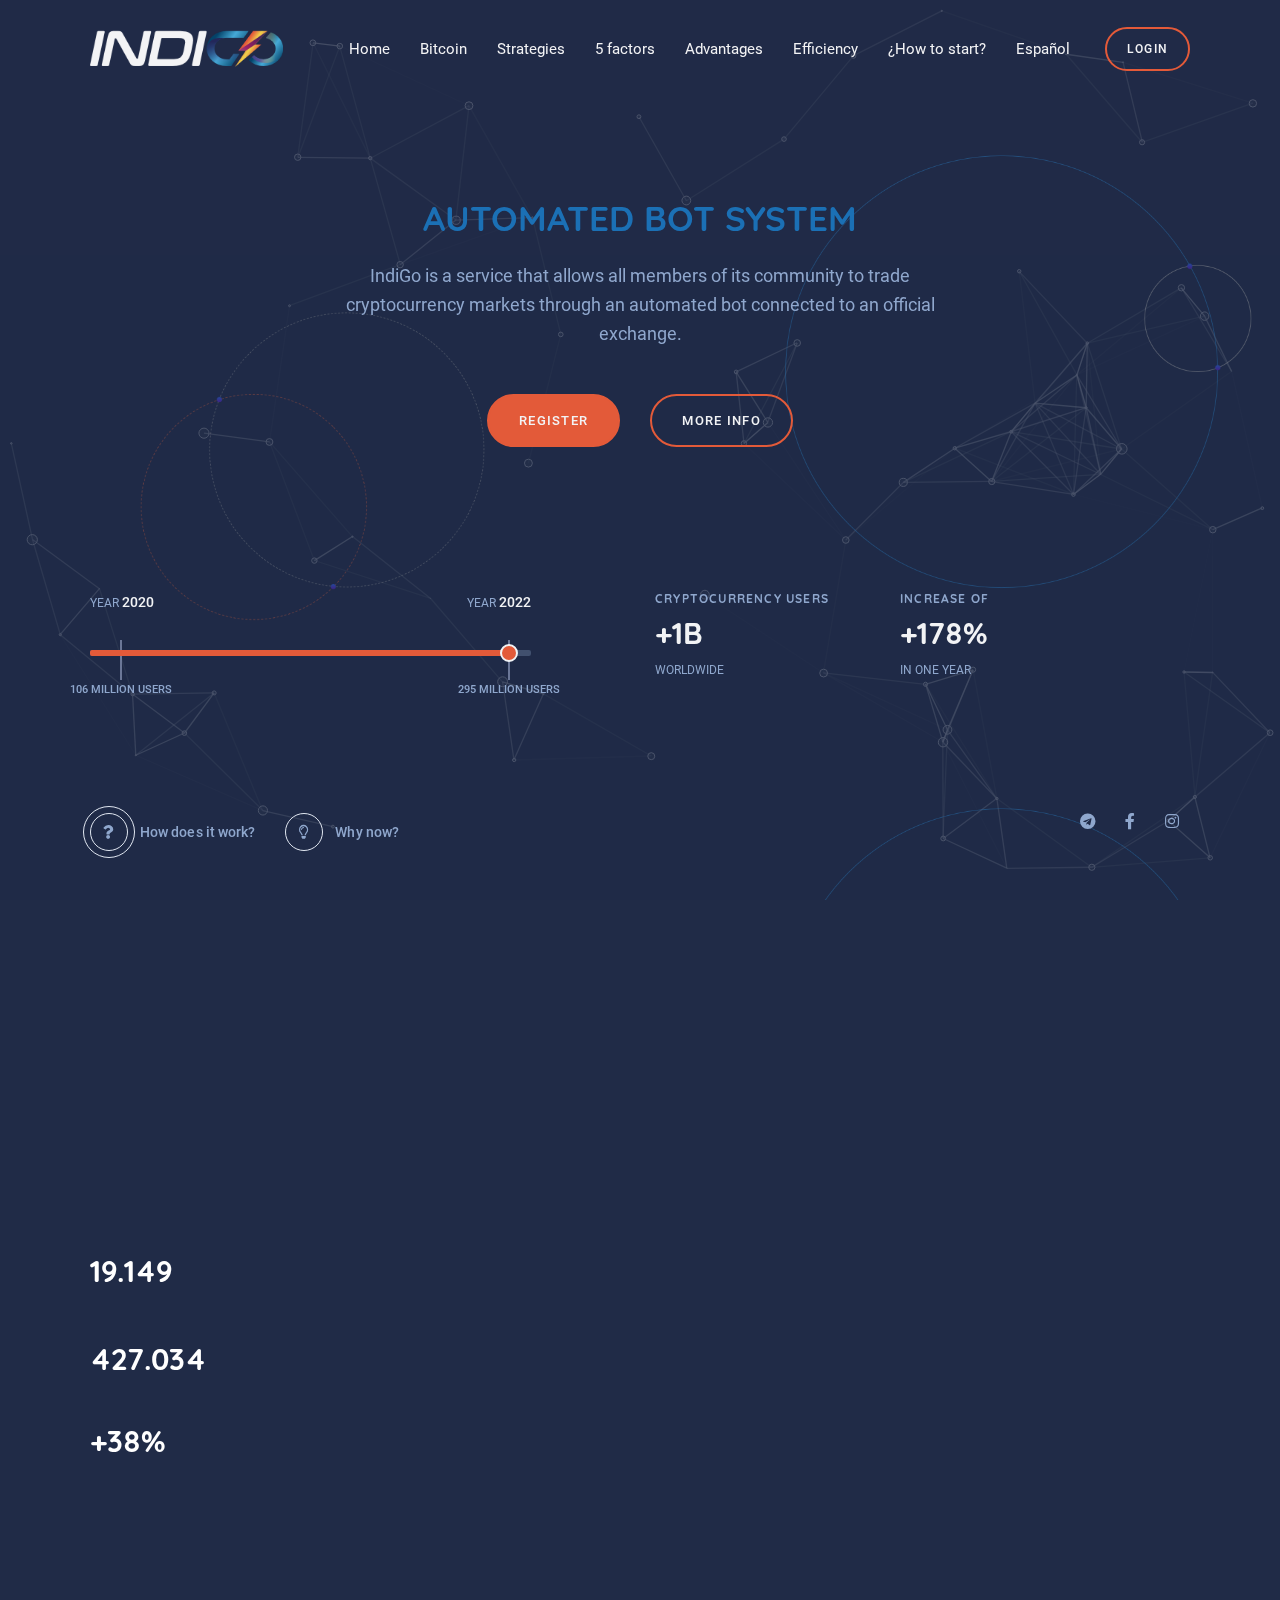
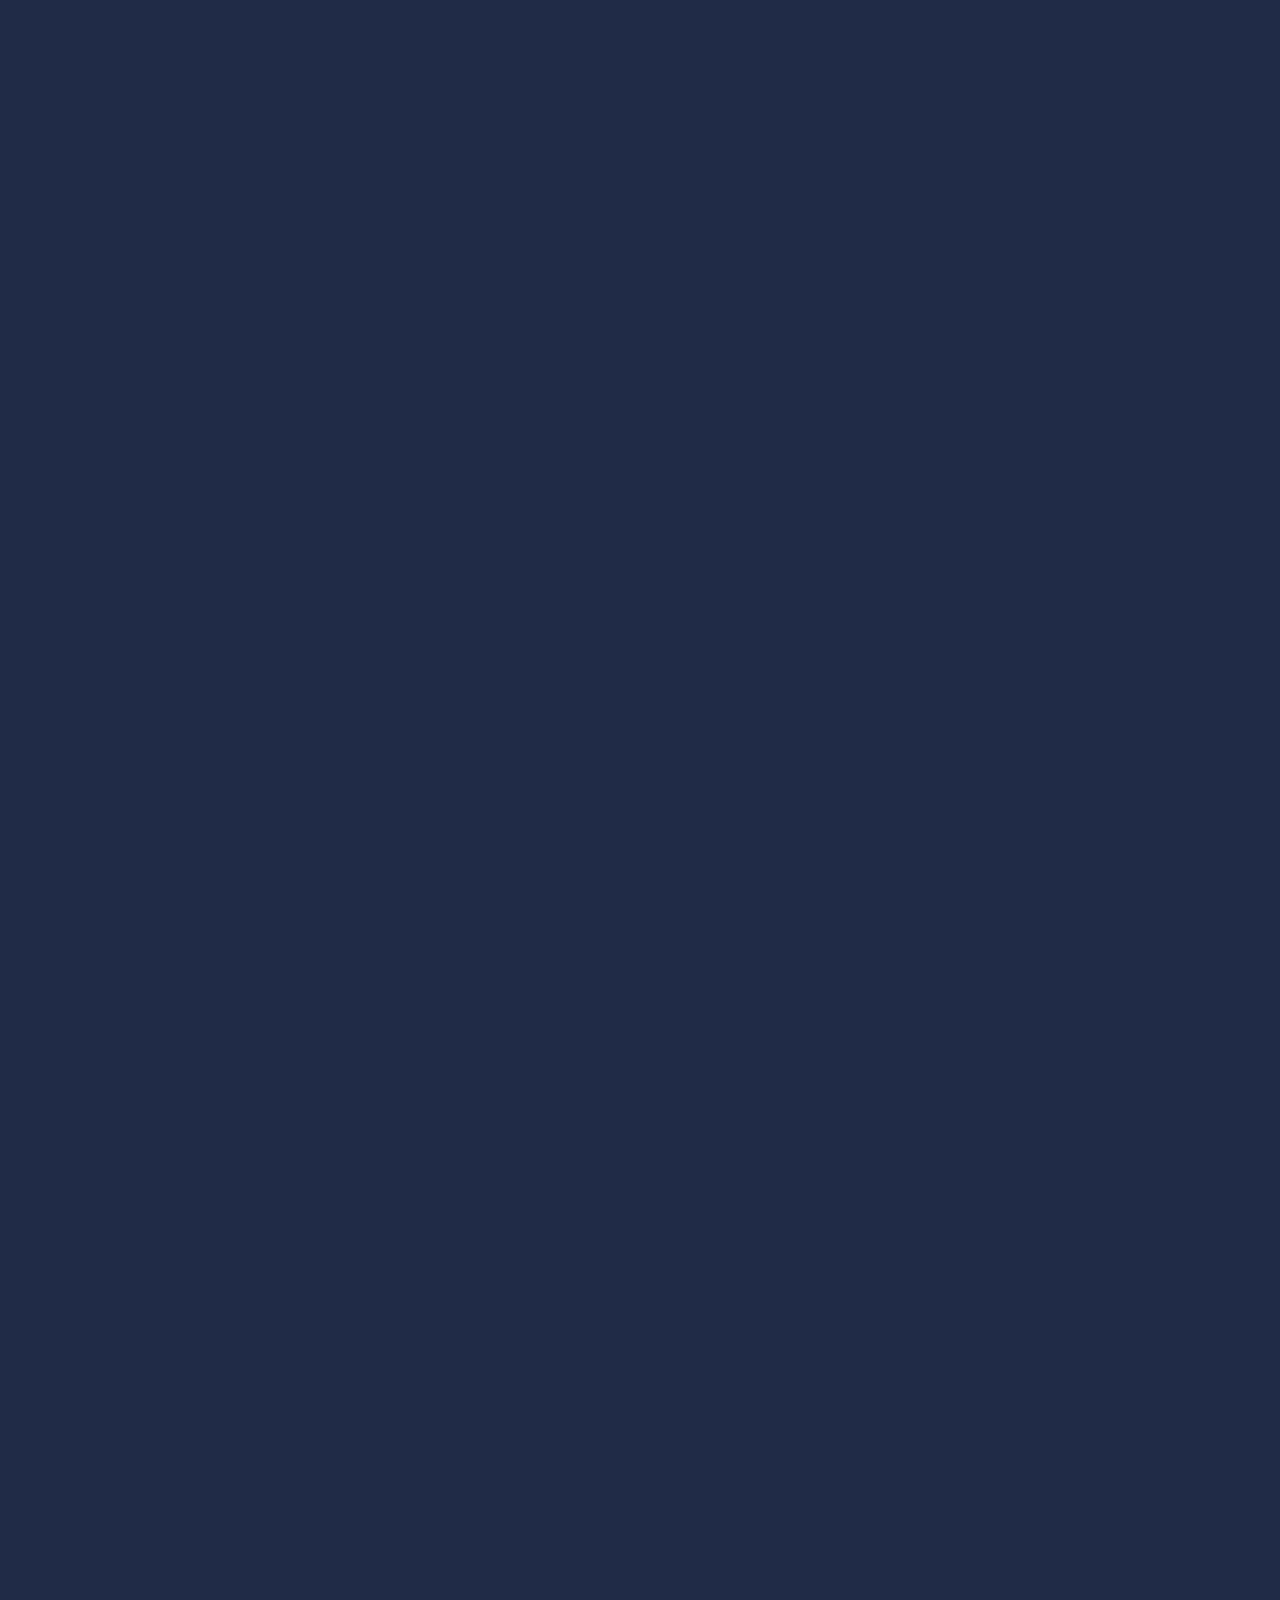
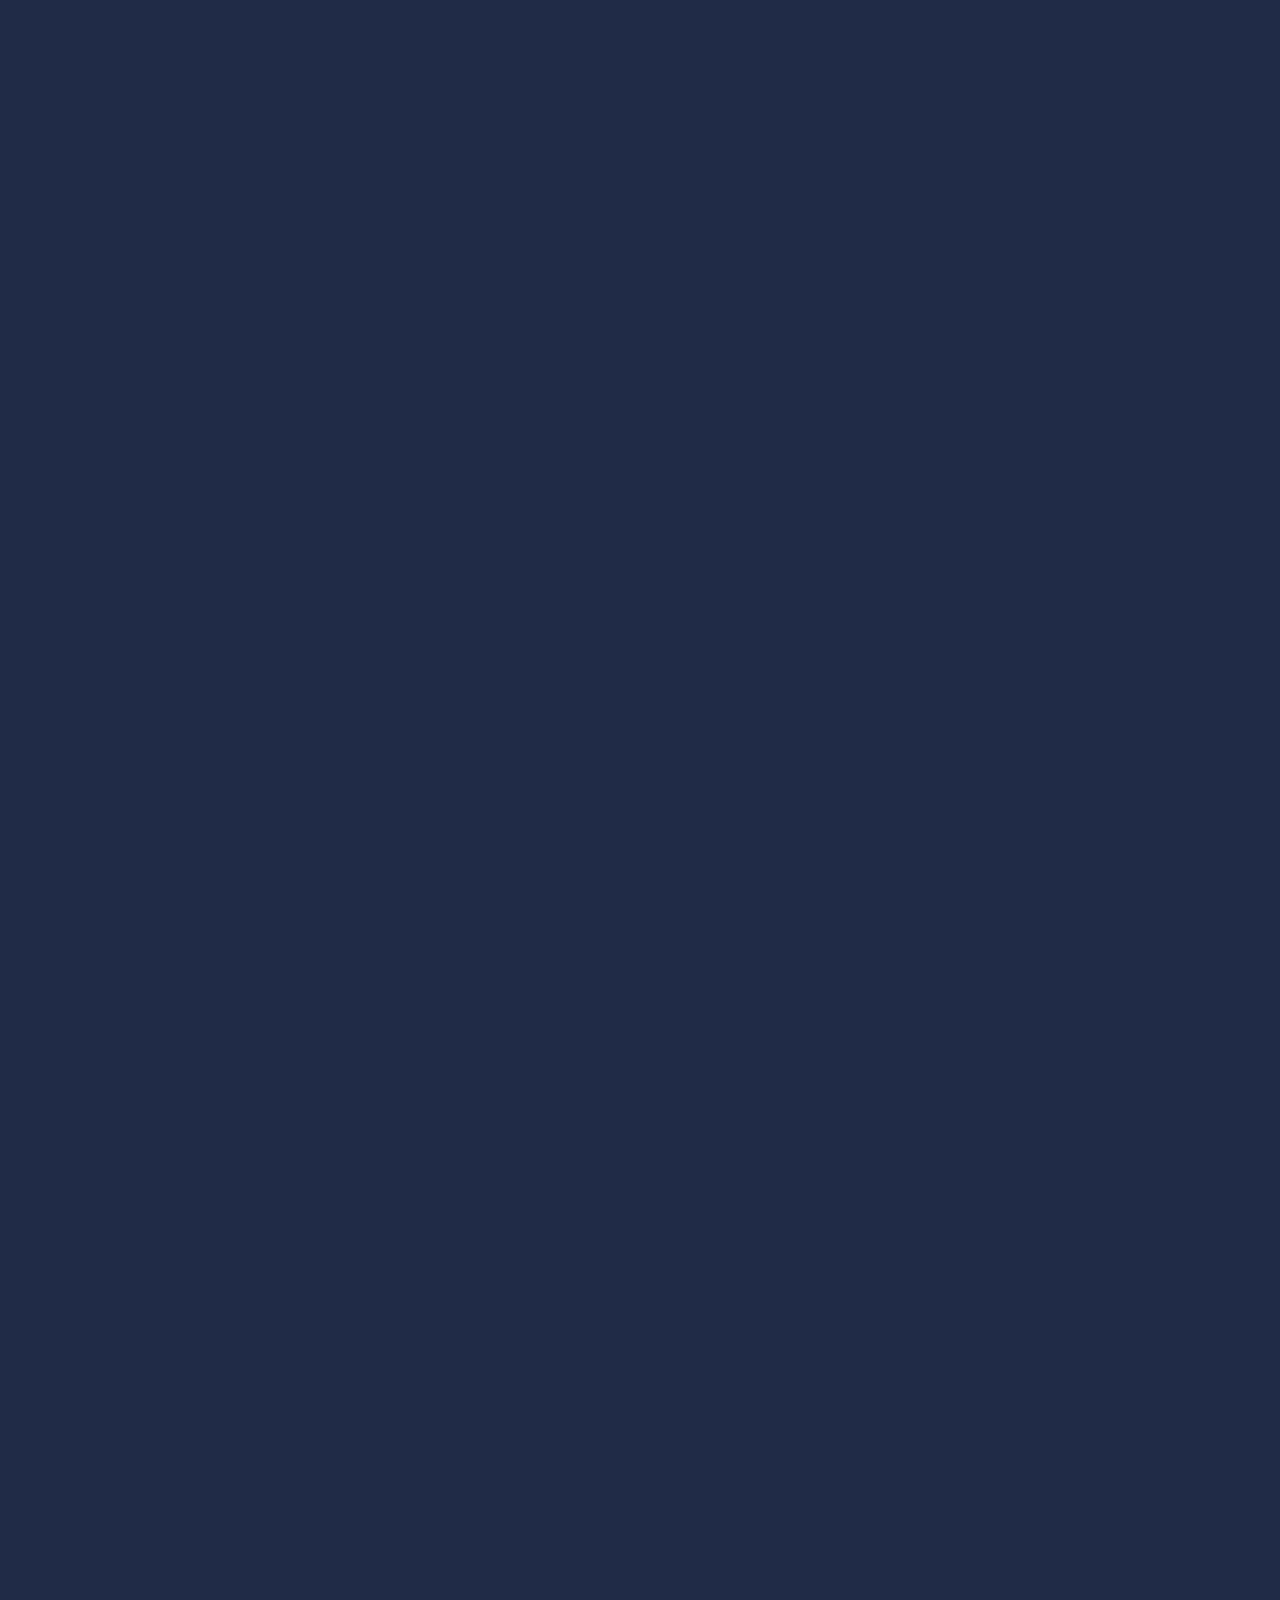
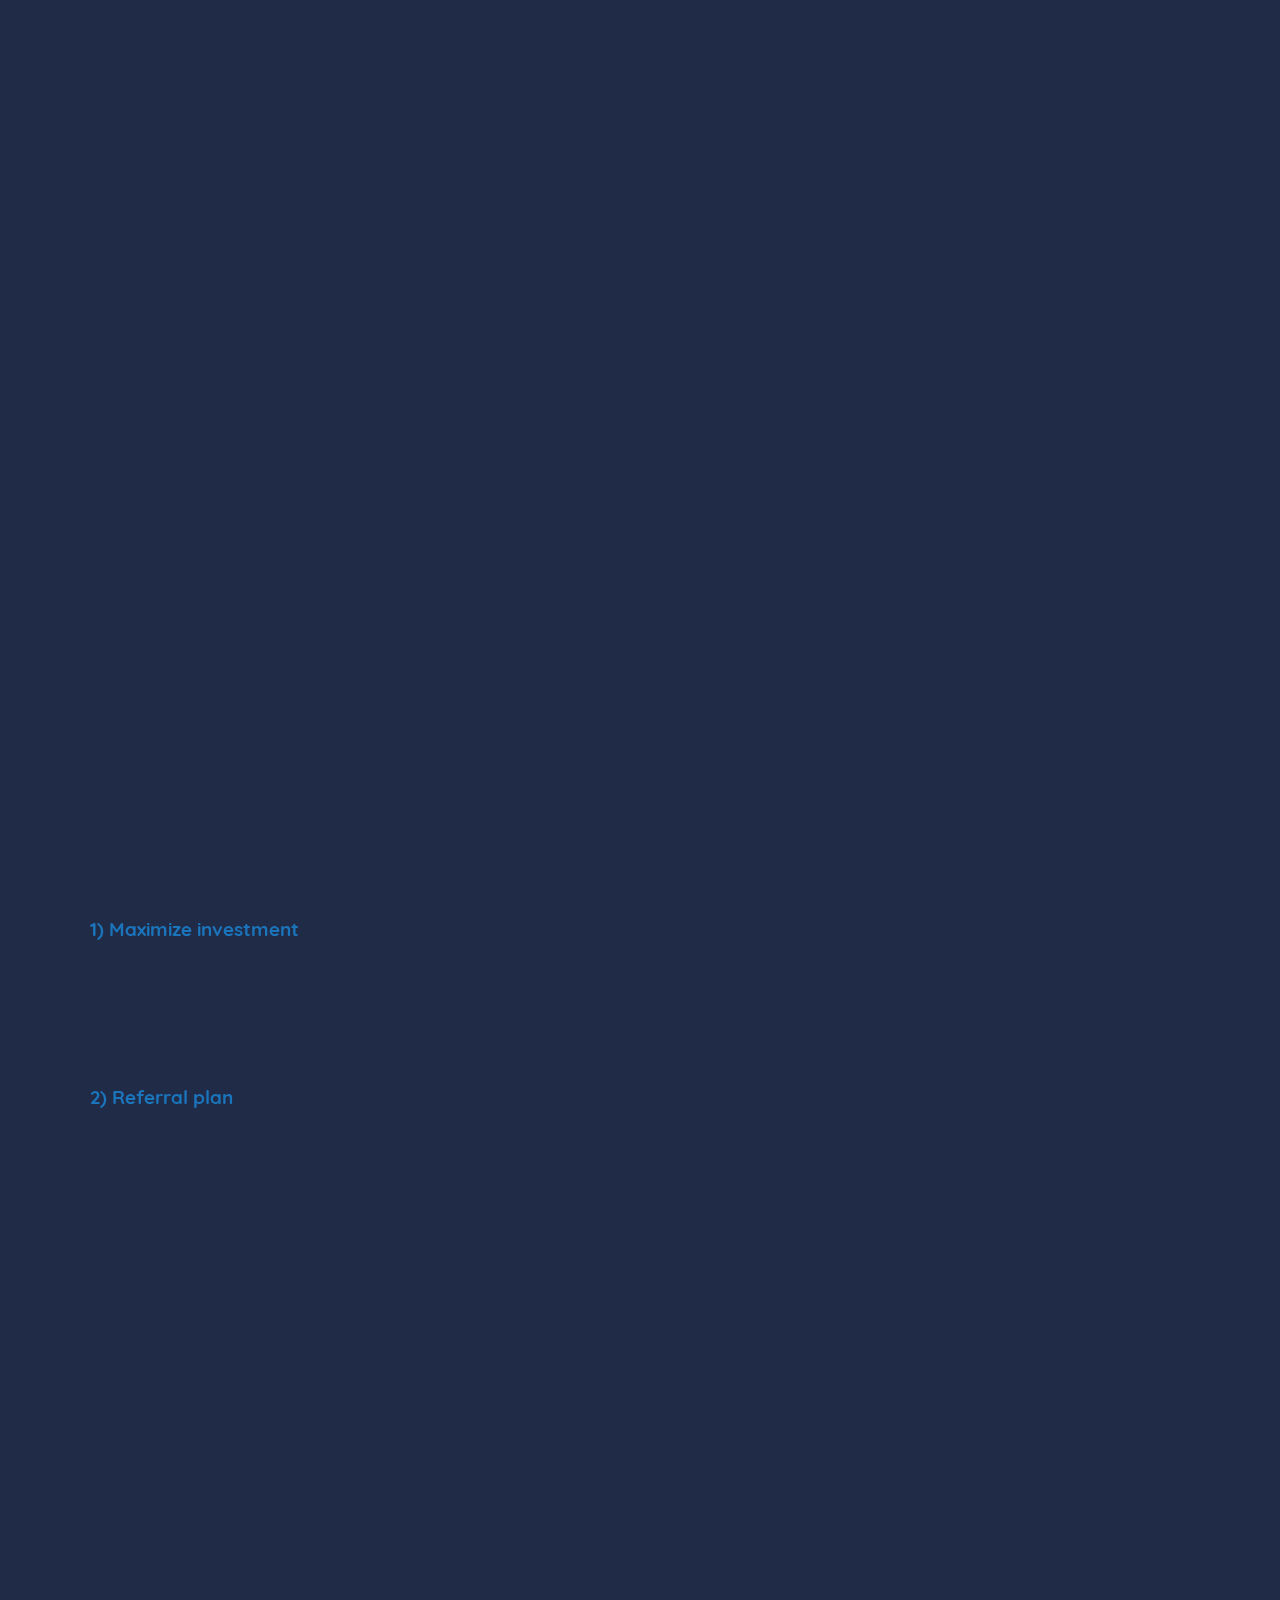
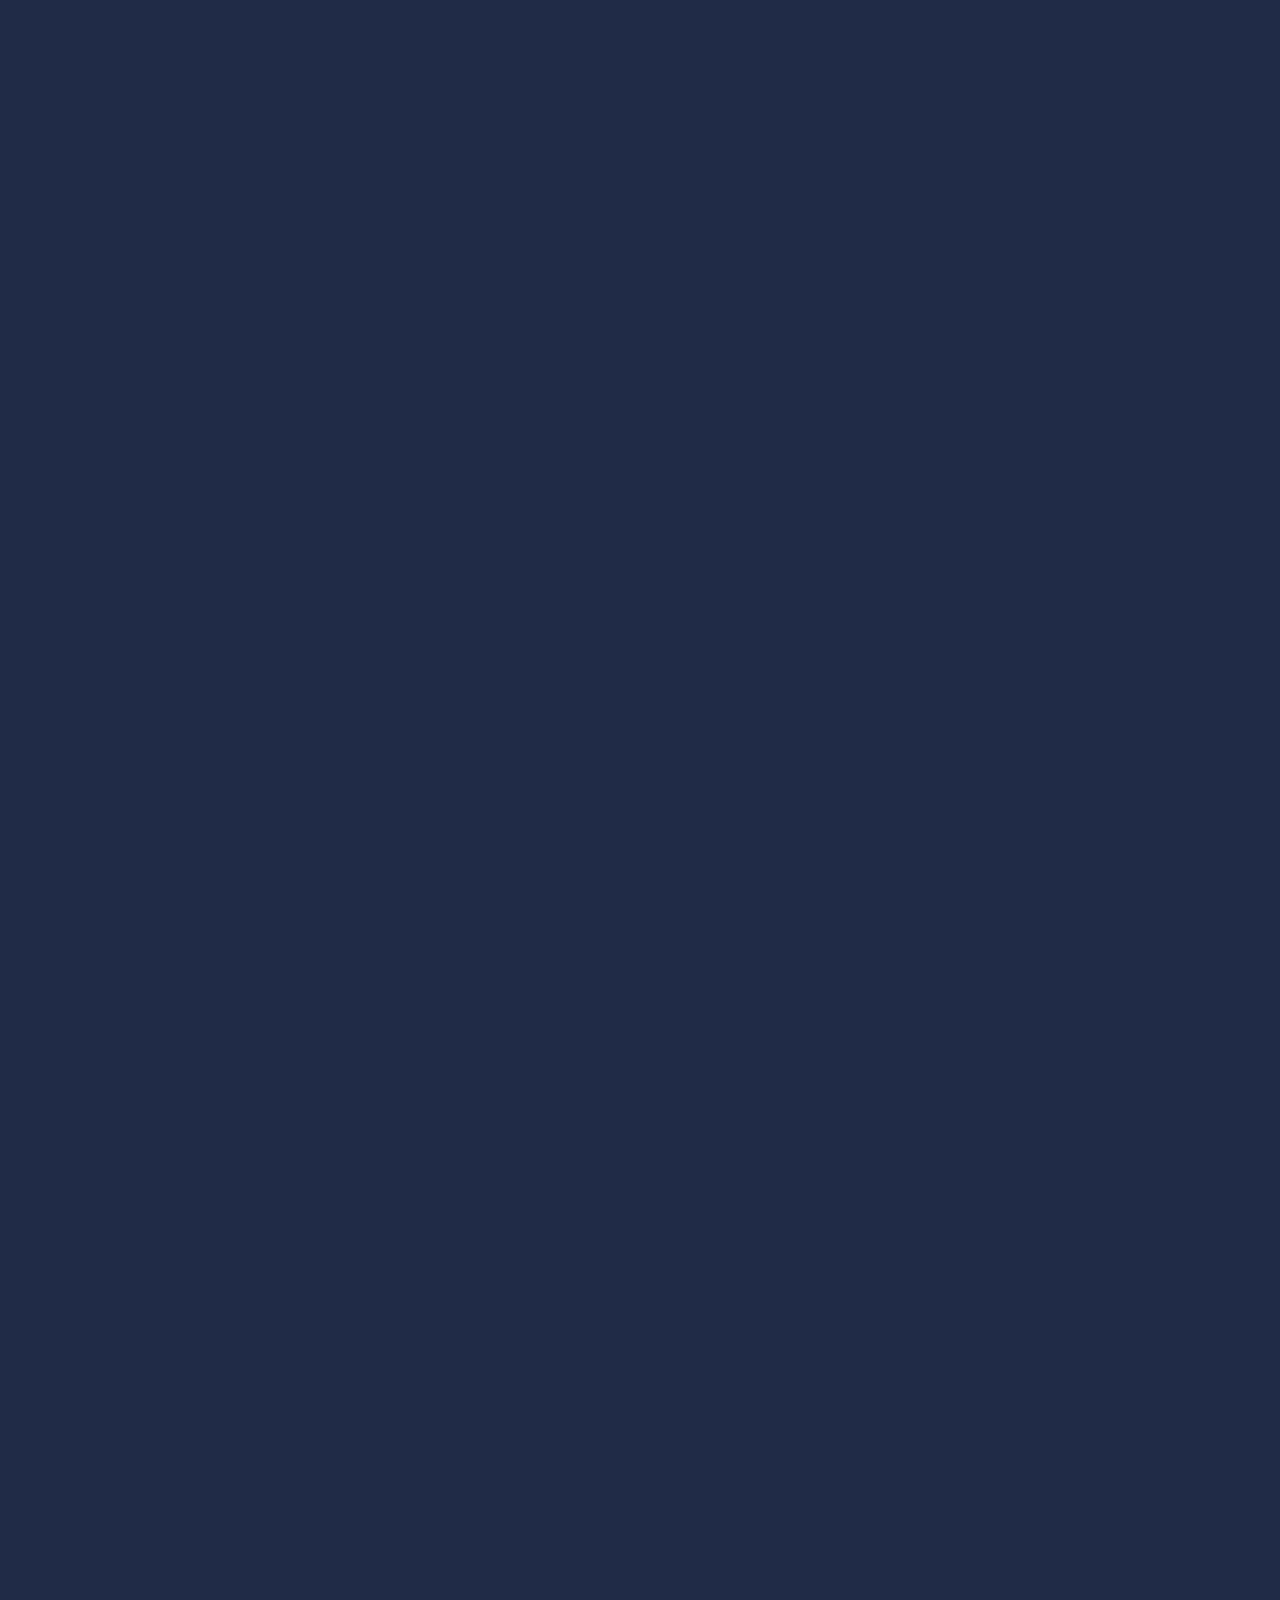
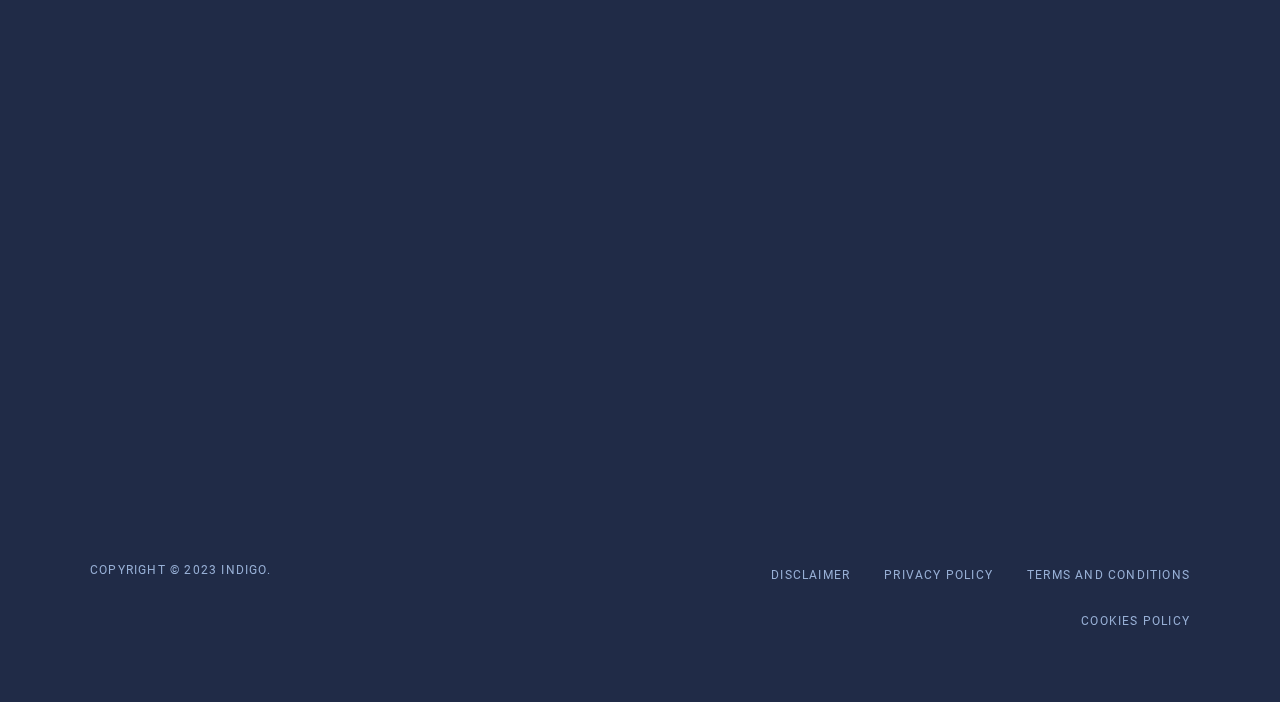
==== commit 495fd88a: "update form" ====
--- a/index_en.html
+++ b/index_en.html
@@ -741,7 +741,7 @@
                                         <h2 class="title title-lg ttu animated" data-animate="fadeInUp" data-delay="0.7">Request more information</h2>
                                         <p class="animated" data-animate="fadeInUp" data-delay="0.8">Write to us and tell us about your case.</p>
                                     </div>
-                                    <form class="nk-form-submit" action="" method="post">
+                                    <form class="nk-form-submit" action="mailto:soporte@indigobotsys.com" method="post">
                                         <div class="row">
                                             <div class="col-sm-6">
                                                 <div class="field-item animated" data-animate="fadeInUp" data-delay="0.8">
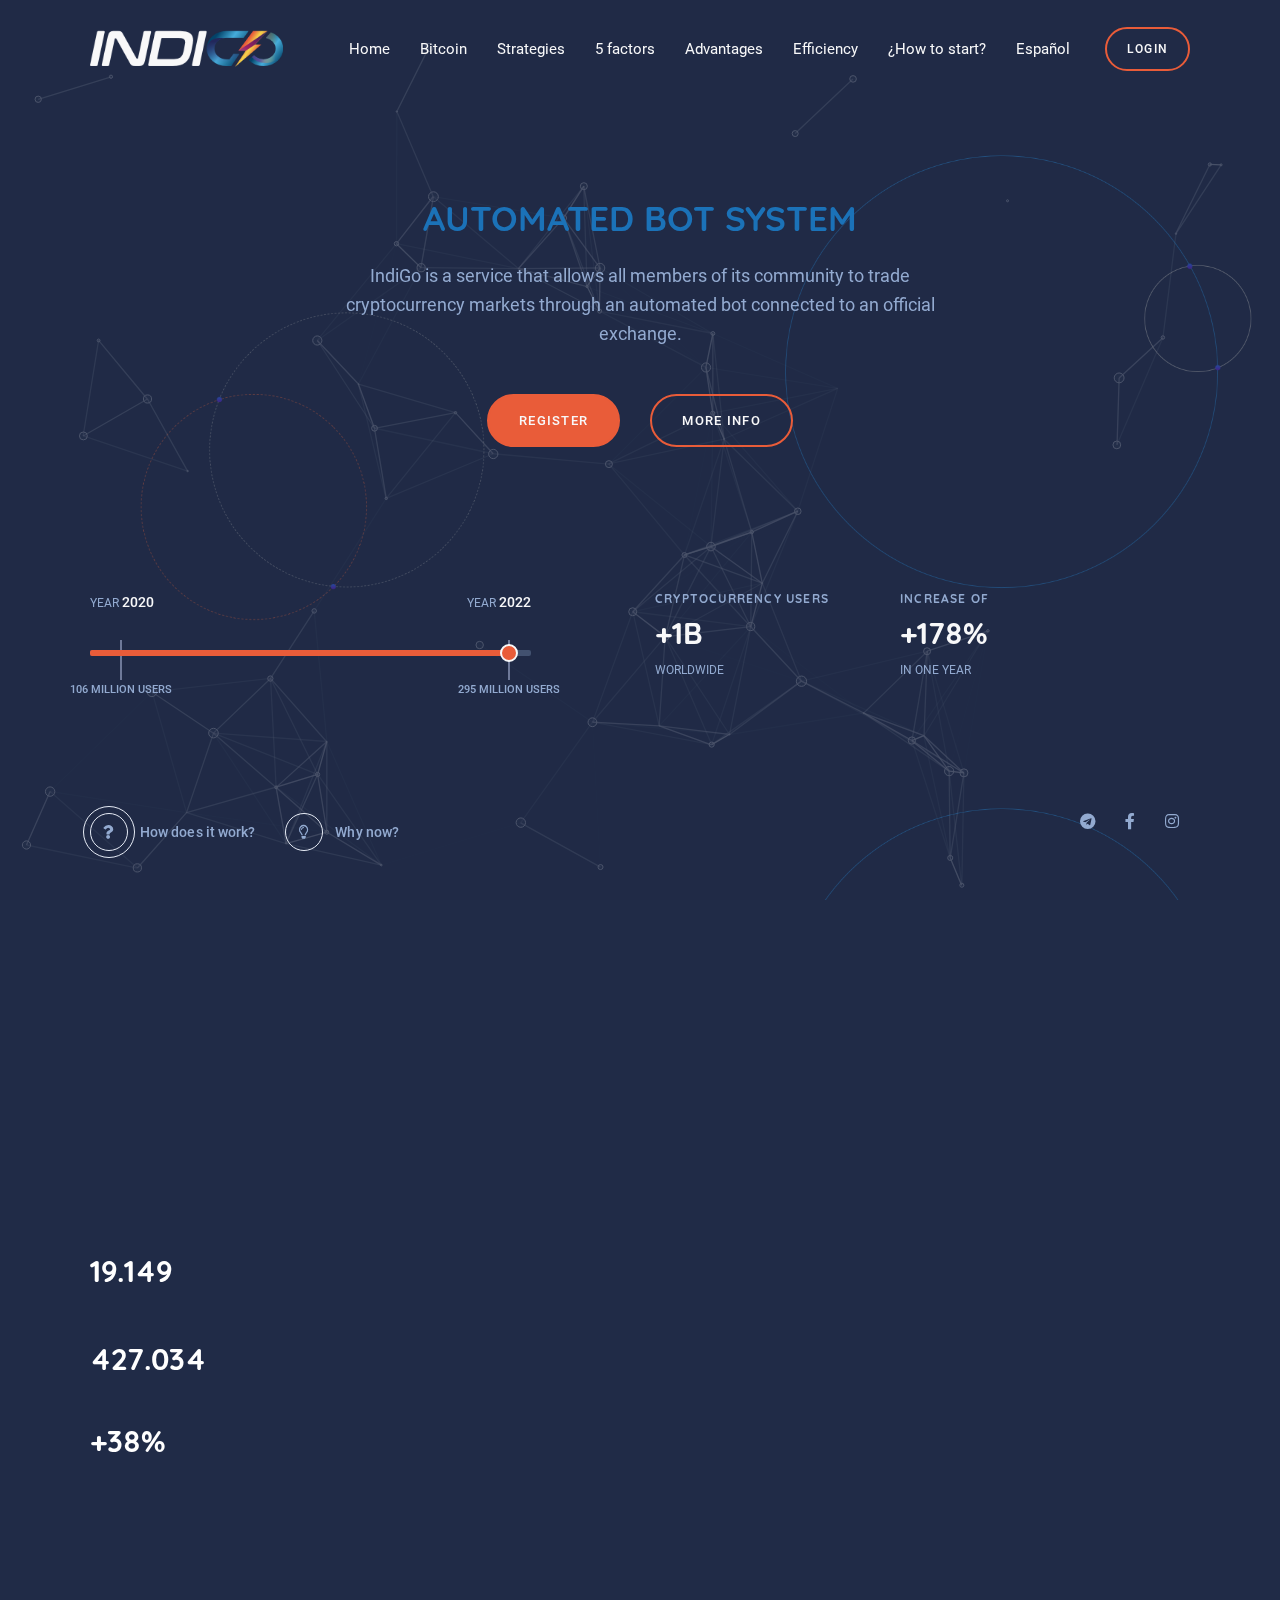
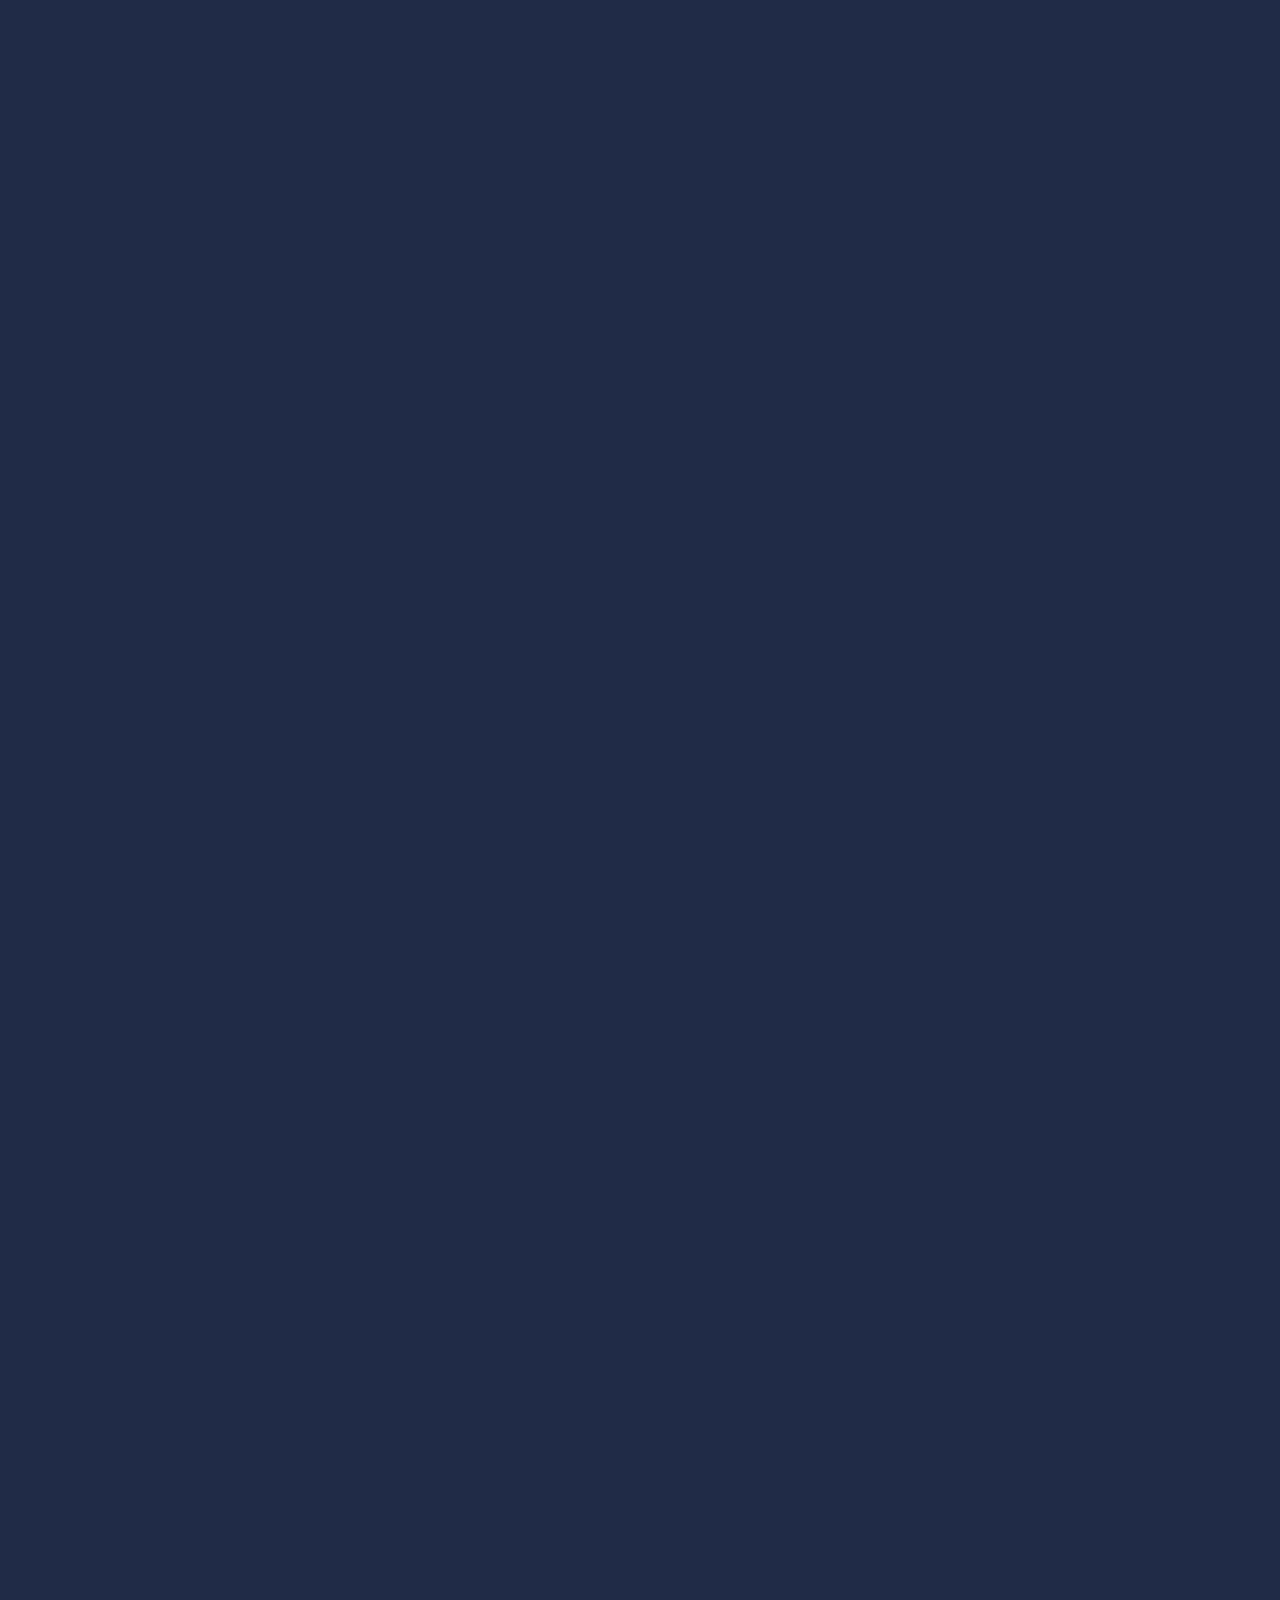
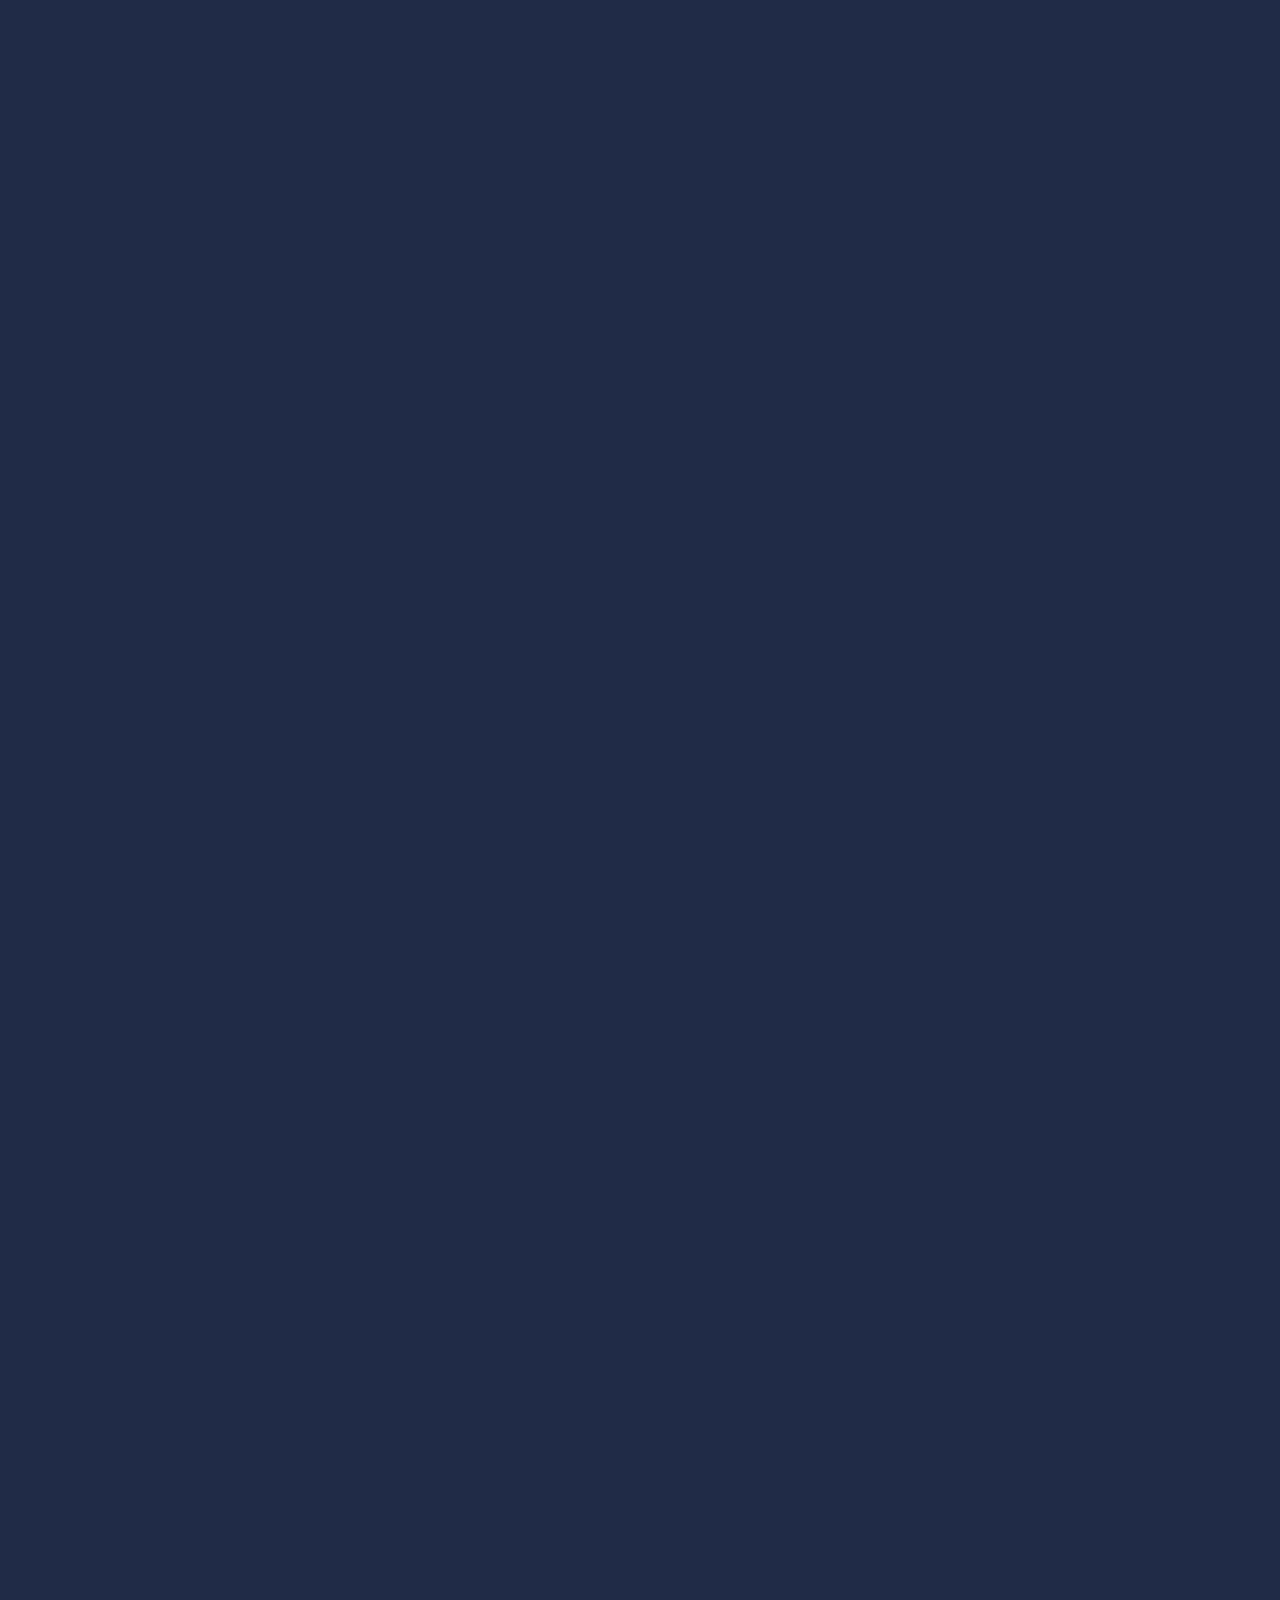
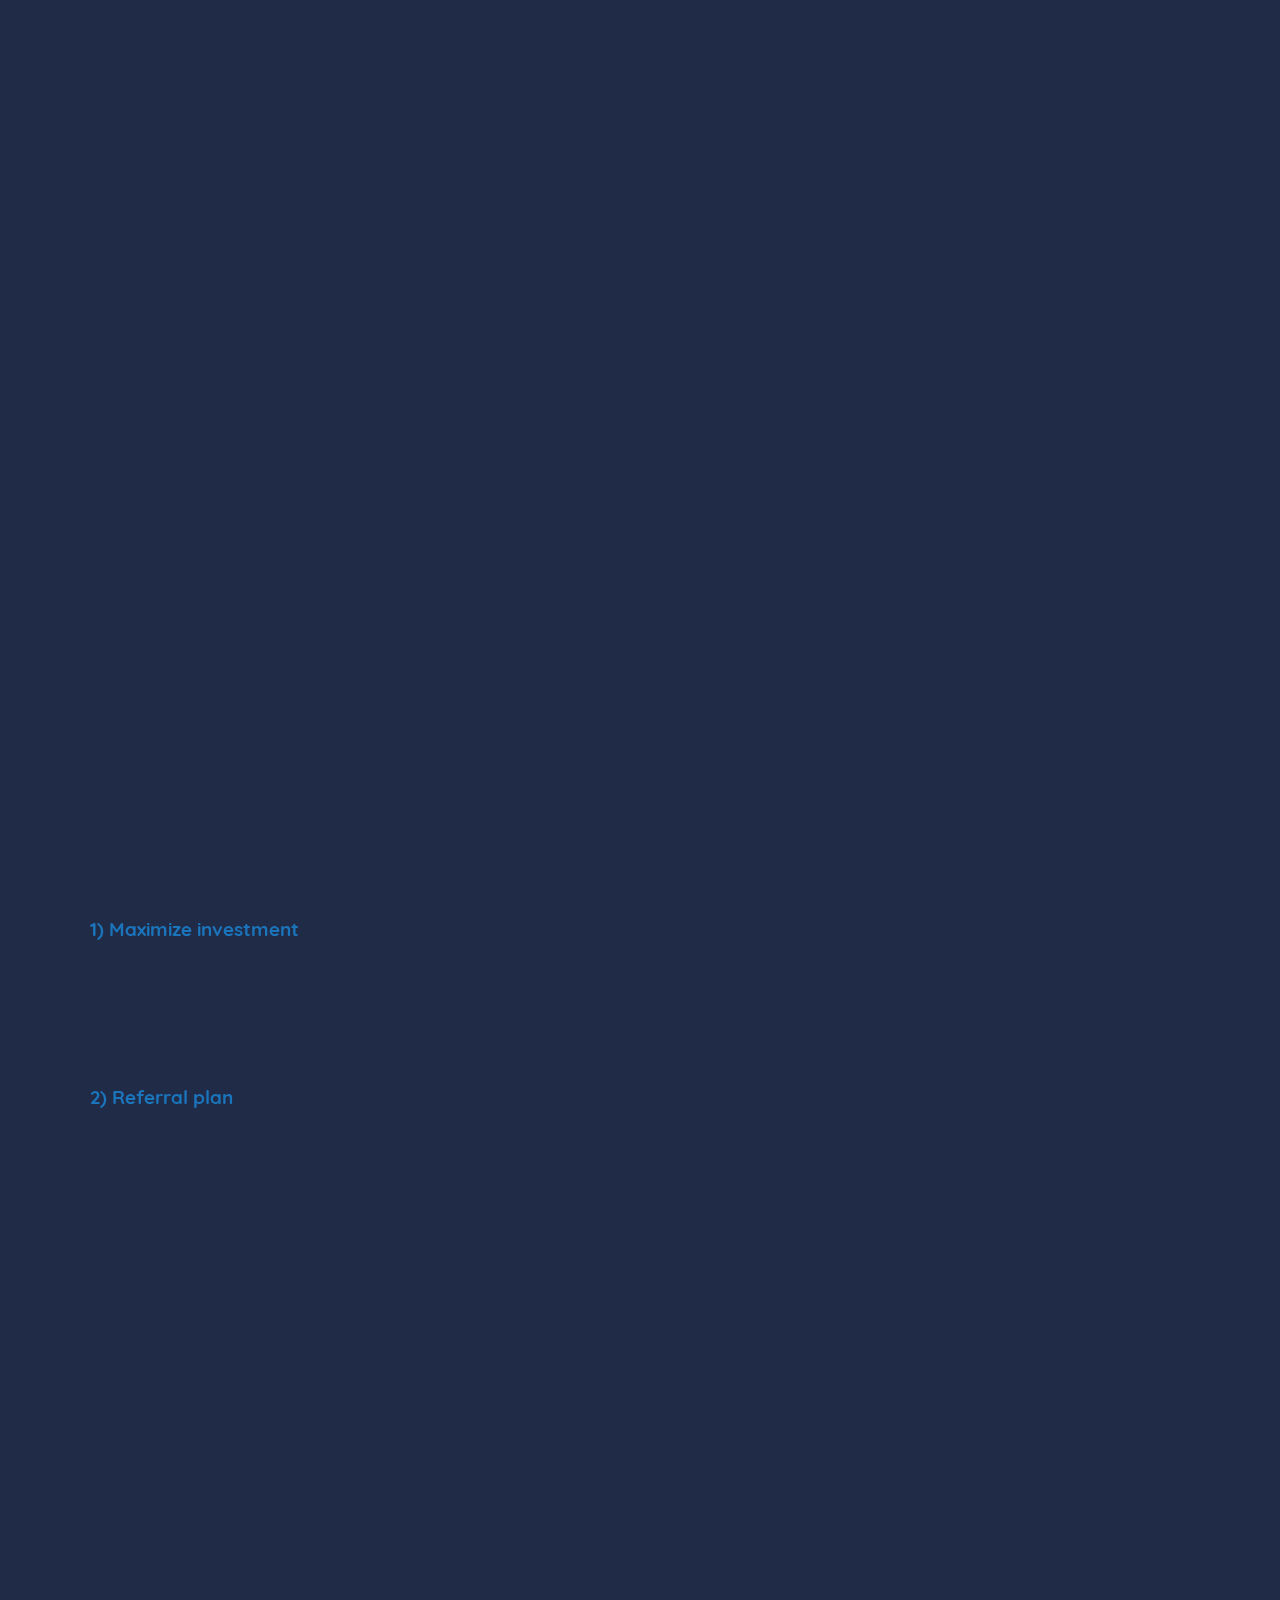
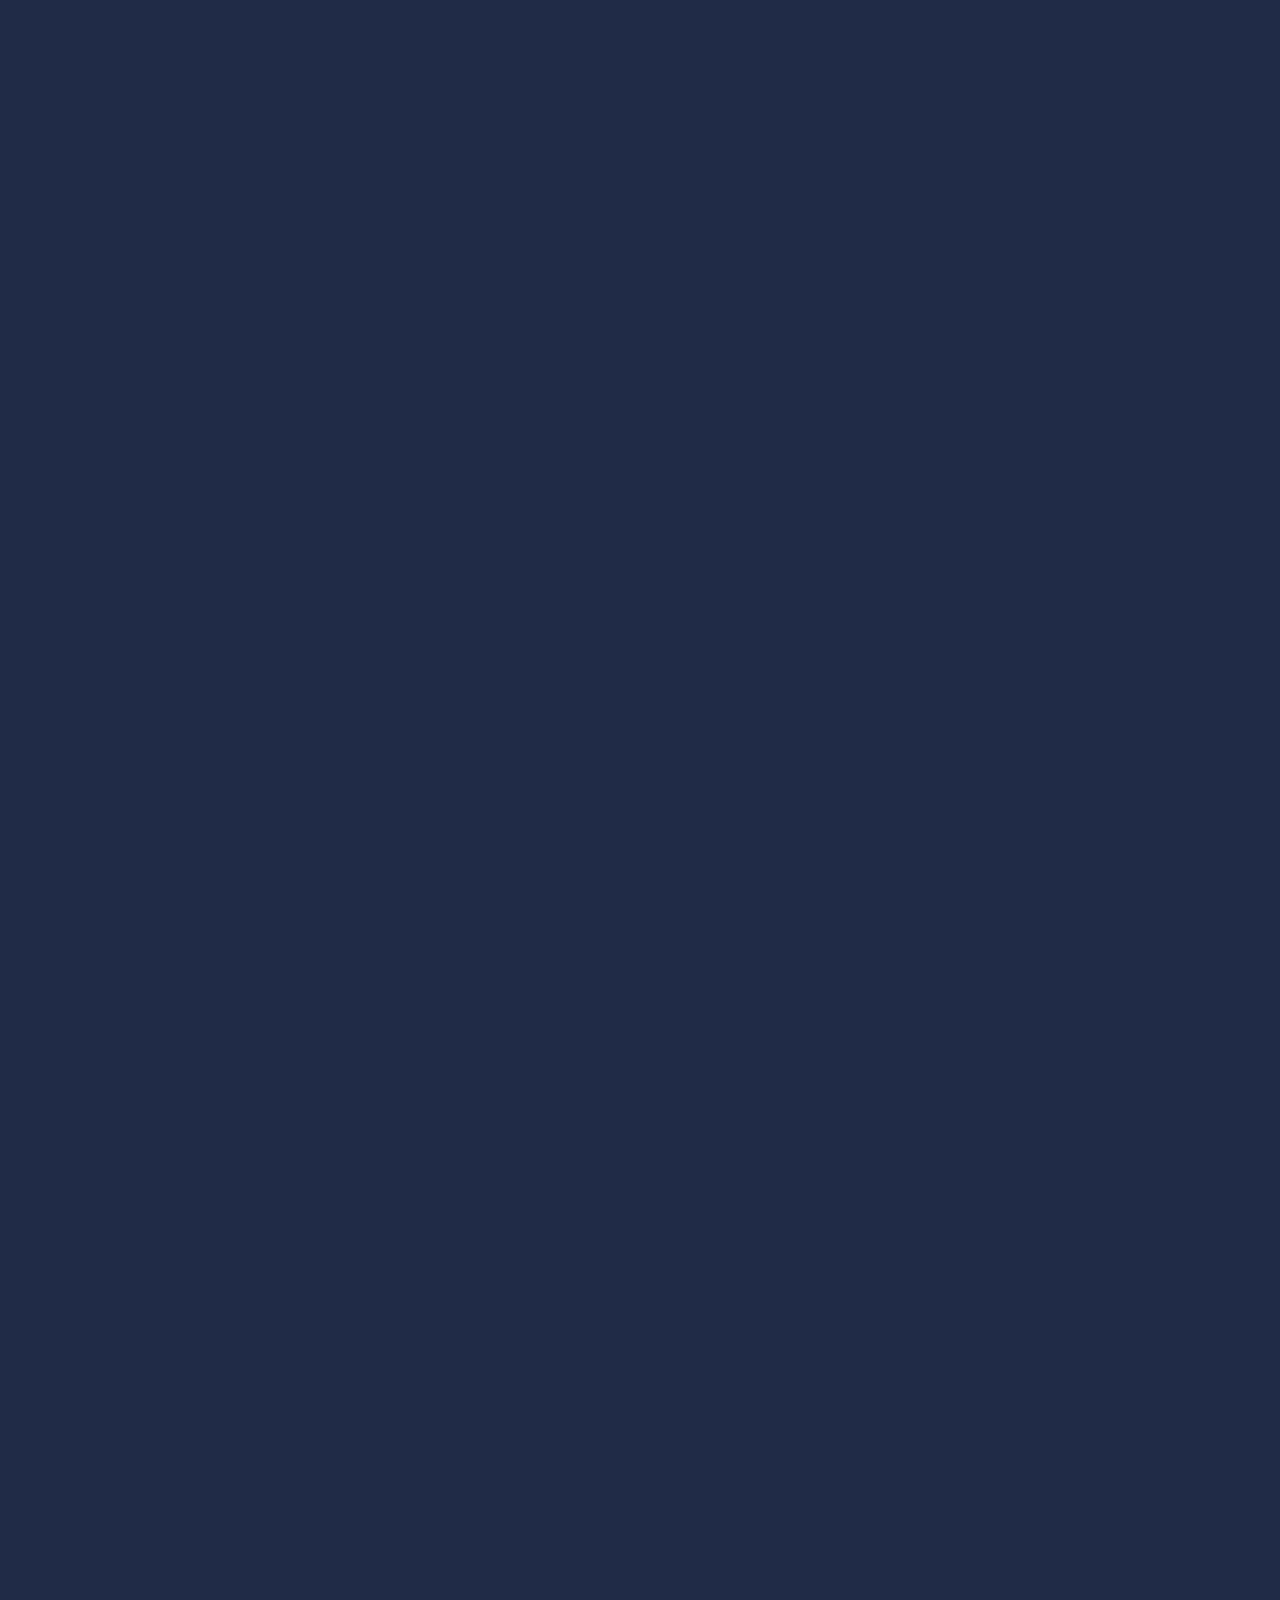
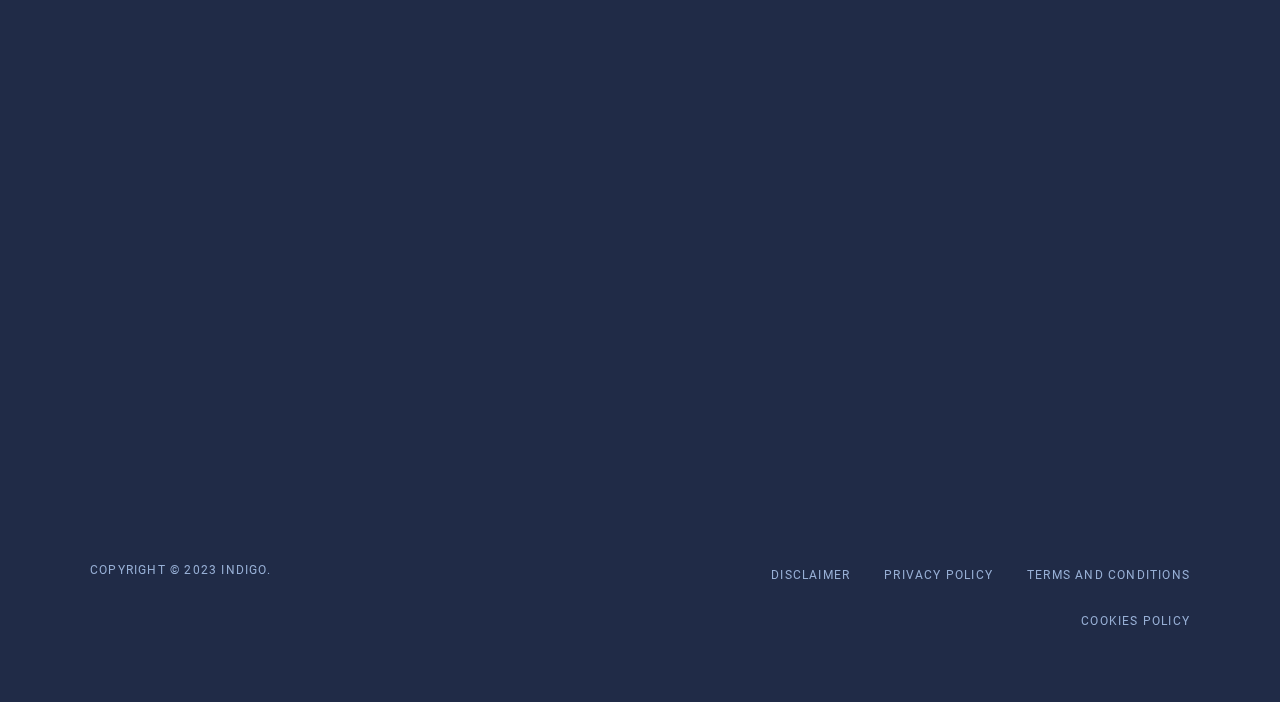
==== commit 685ffffb: "Update index_en.html" ====
--- a/index_en.html
+++ b/index_en.html
@@ -483,7 +483,7 @@
                                     </div>
                                     <div class="doc-text">
                                         <h5 class="doc-title title-sm">Presentation <small>(2022)</small></h5>
-                                        <a class="doc-download" href="docs/presentacion_indigo_ES.pdf" target="_blank"><em class="ti ti-import"></em></a>
+                                        <a class="doc-download" href="docs/presentacion_indigo_EN.pdf" target="_blank"><em class="ti ti-import"></em></a>
                                         <div class="doc-lang">ENGLISH</div>
                                     </div>
                                 </div>
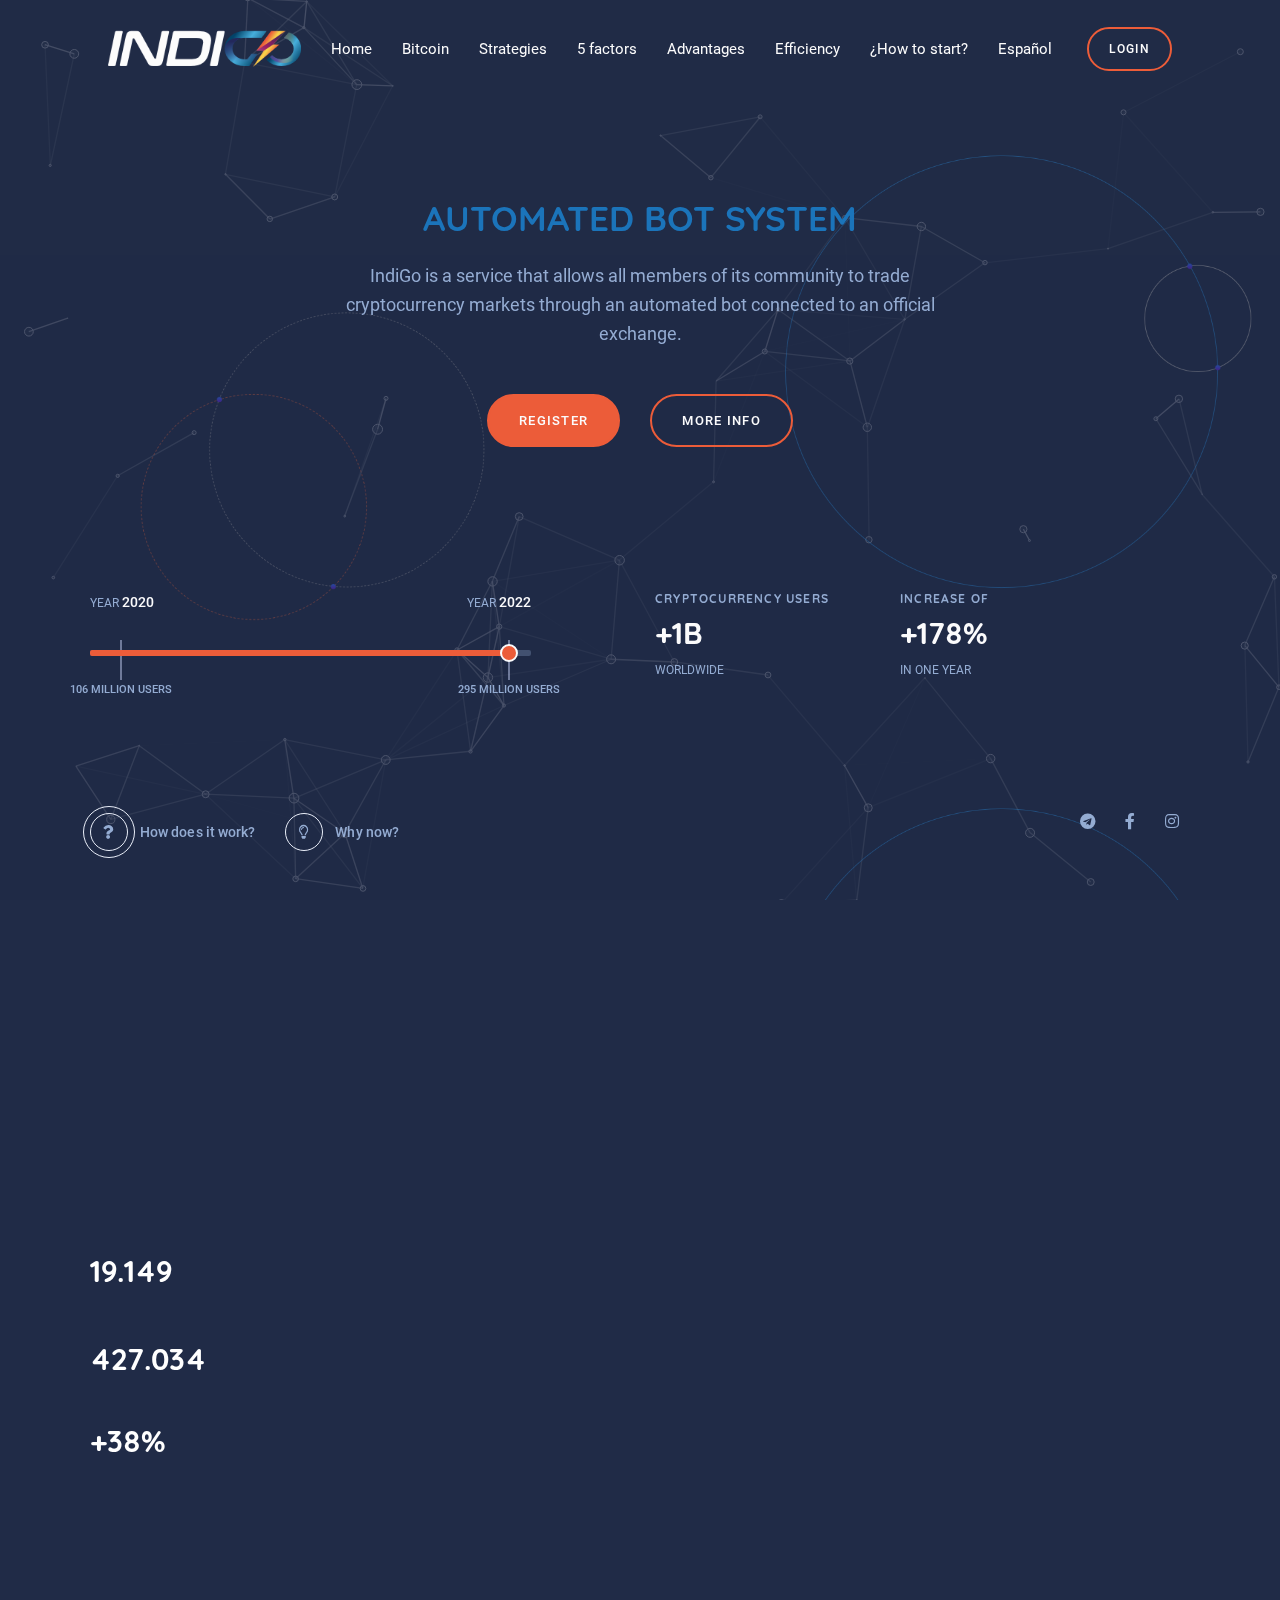
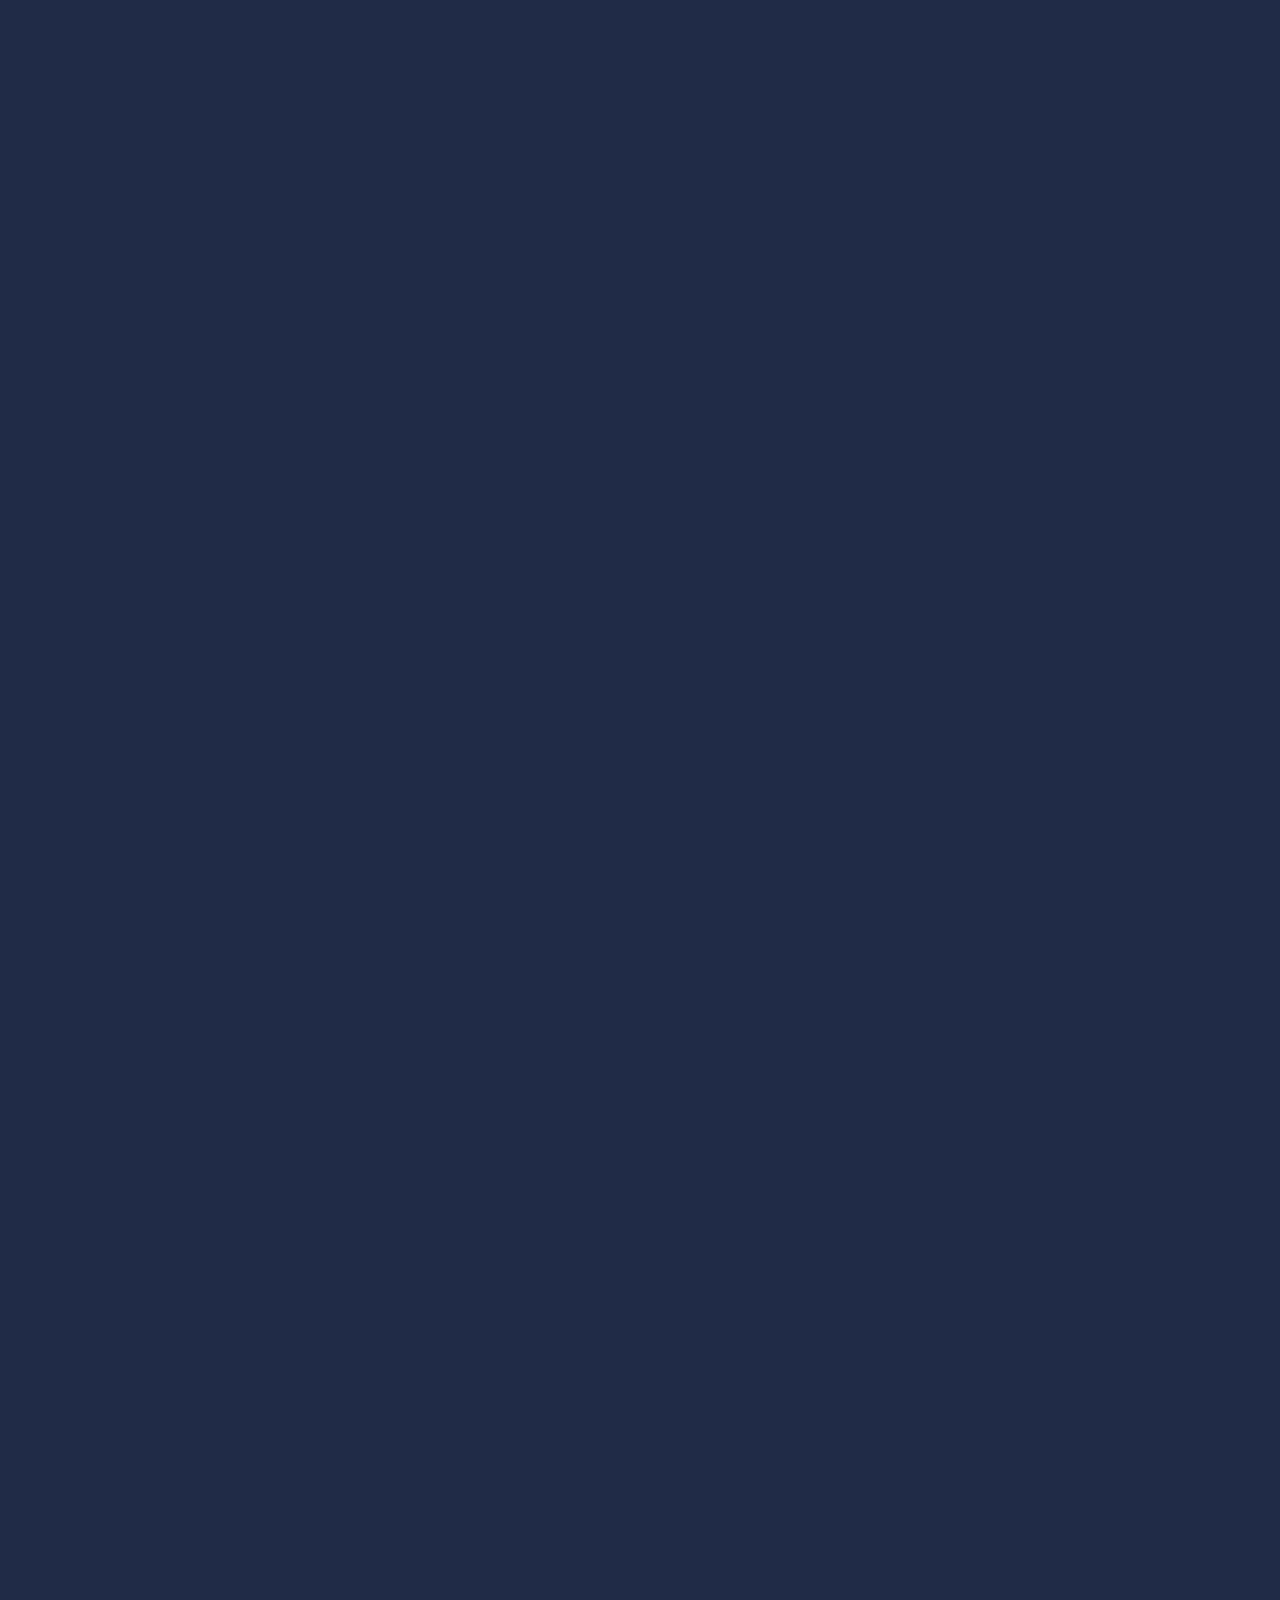
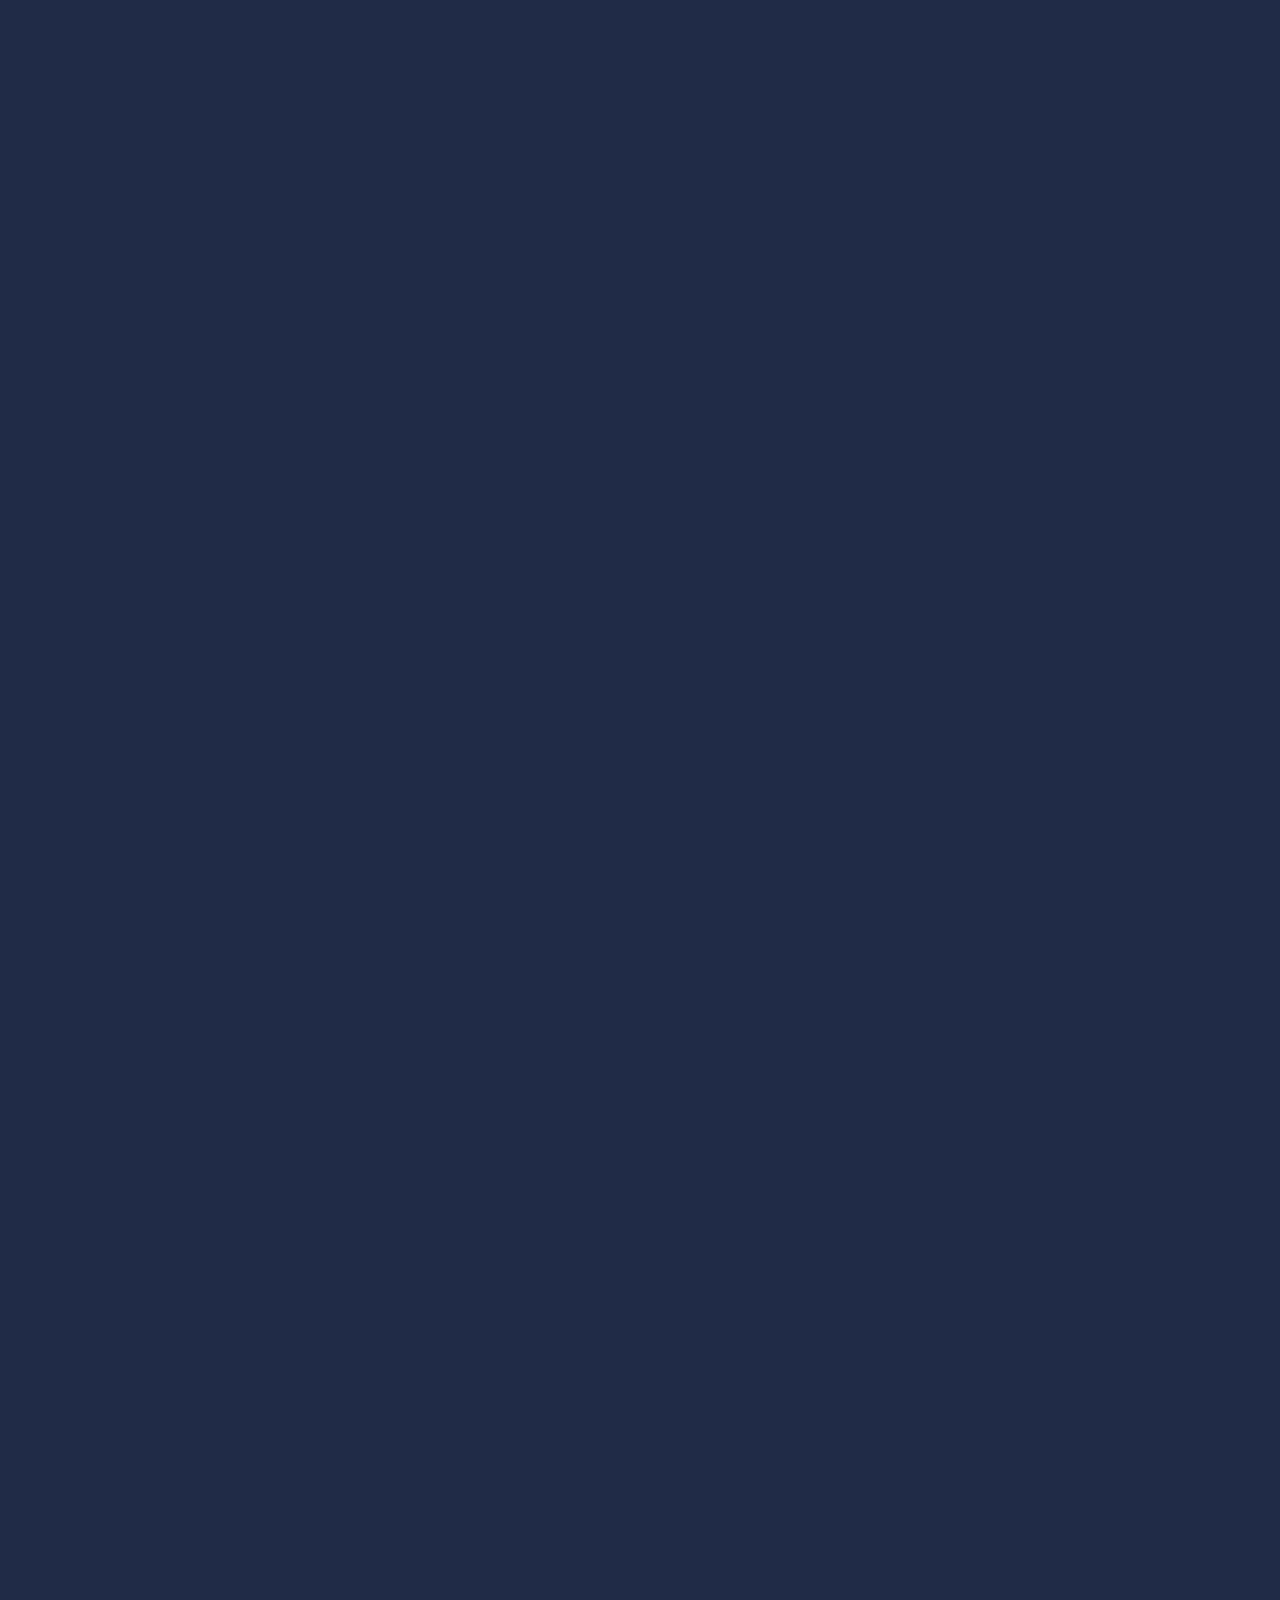
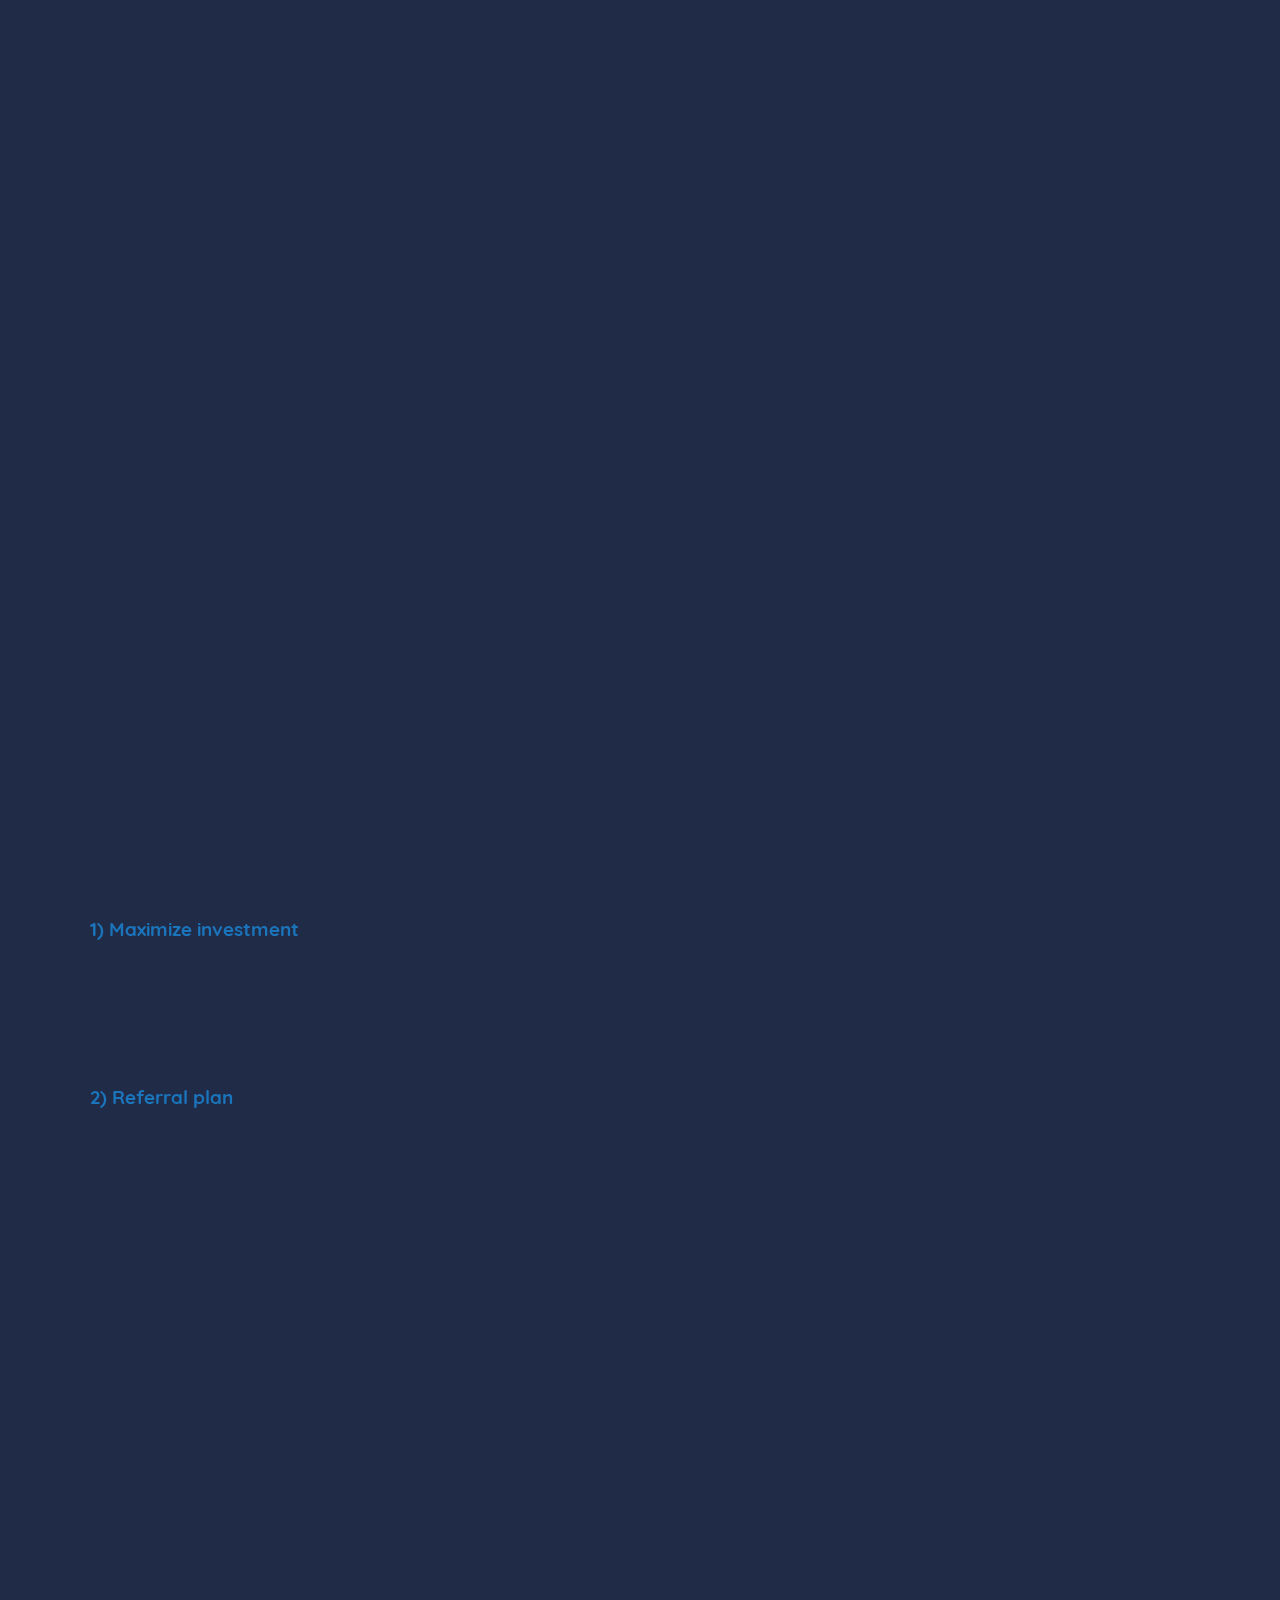
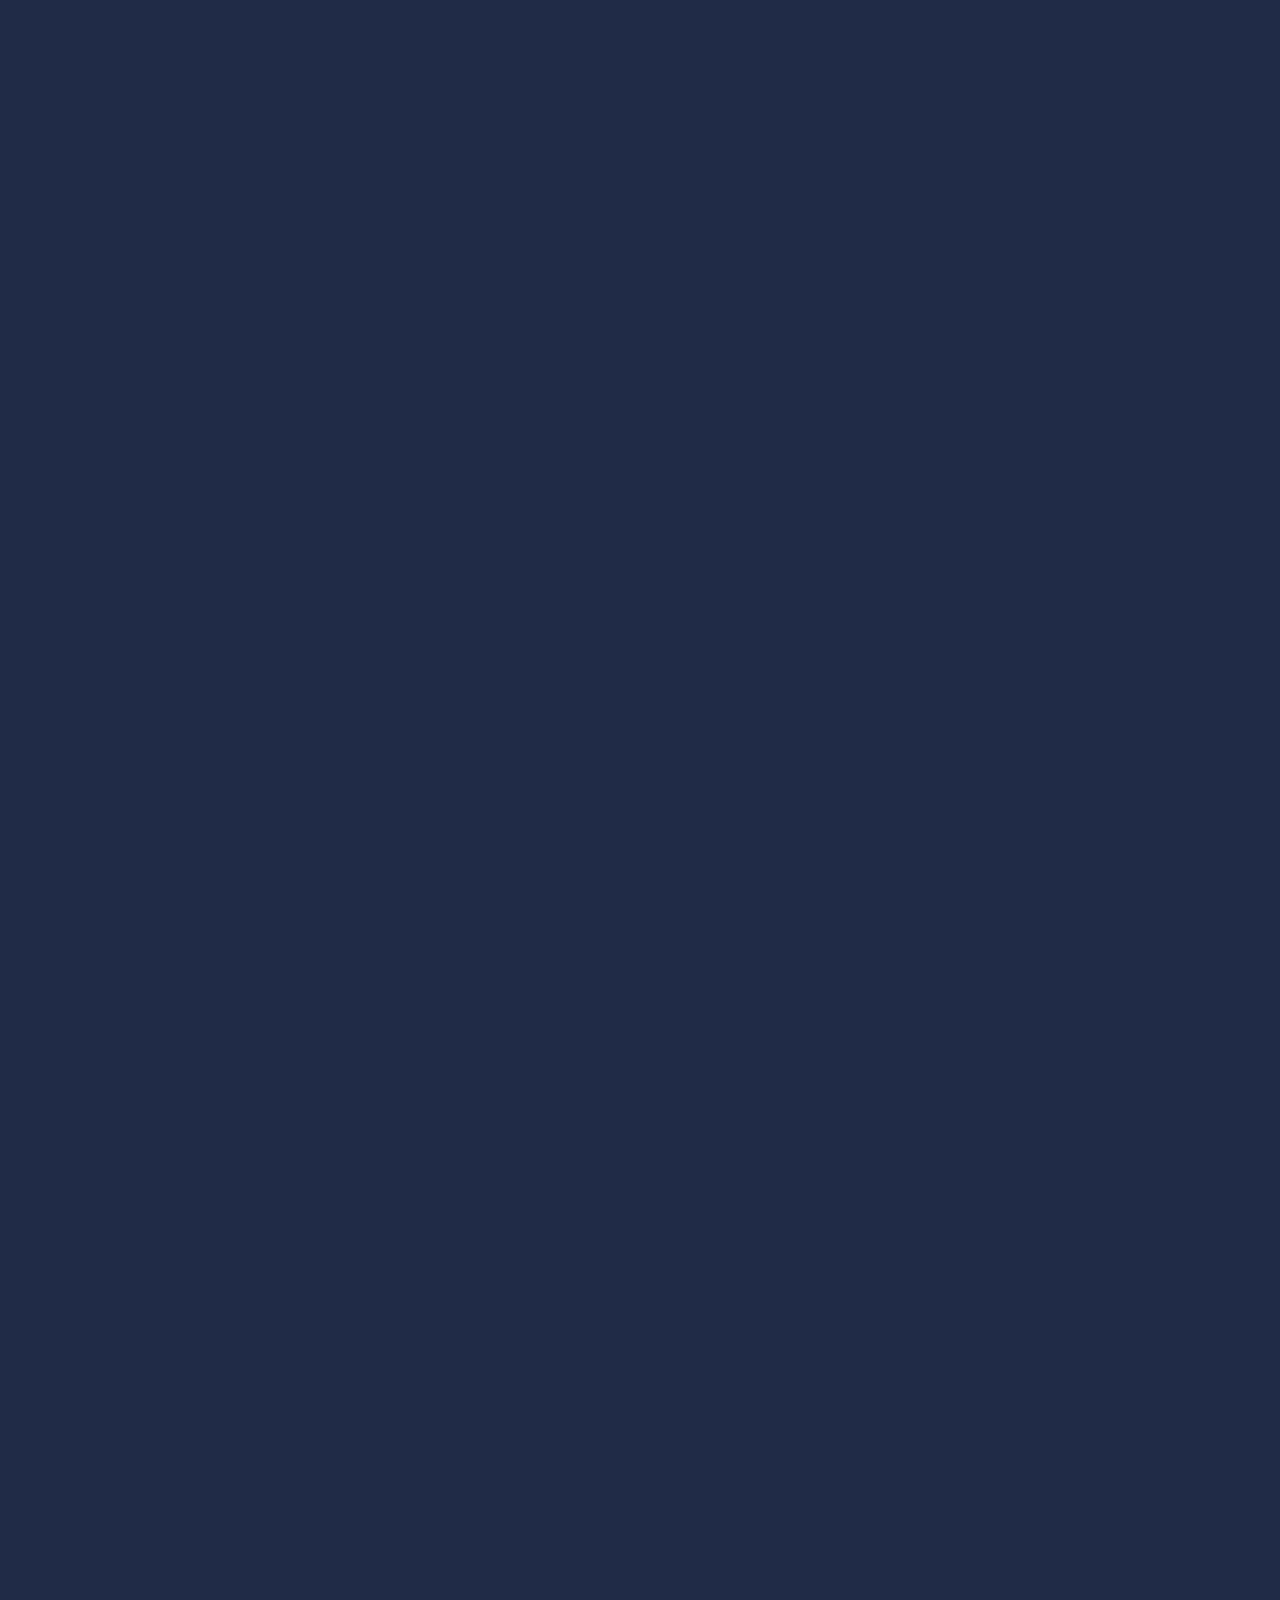
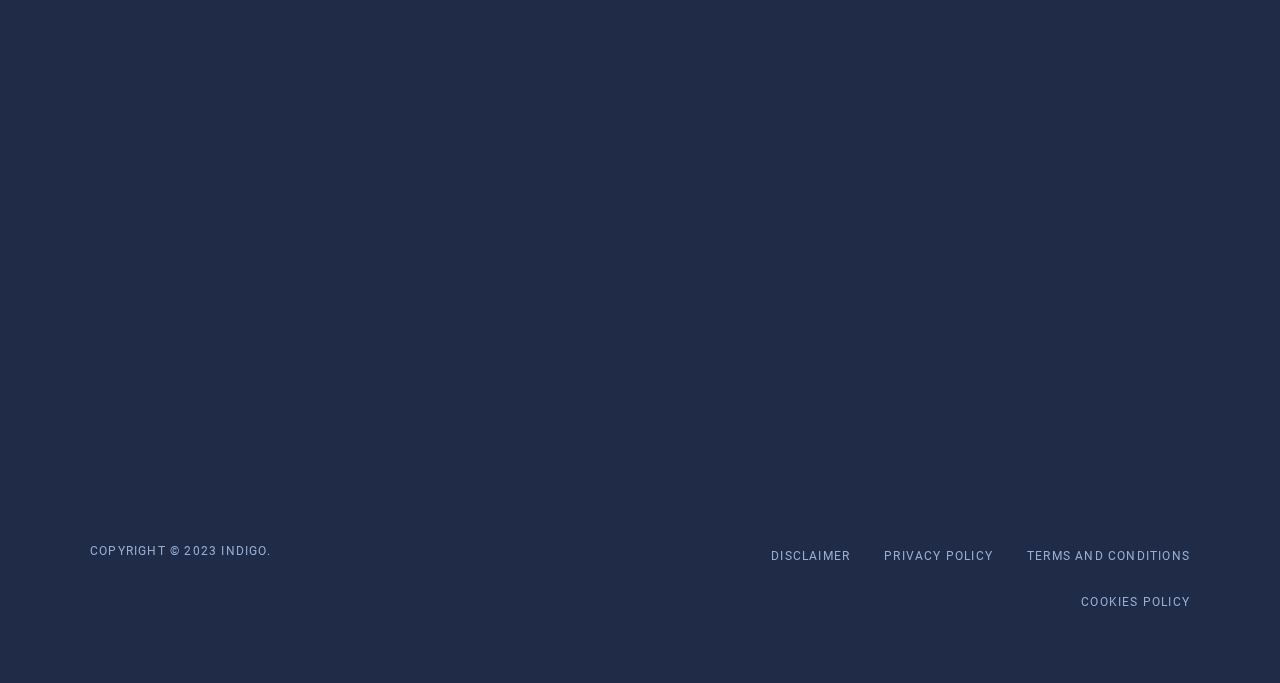
==== commit 8f68defb: "estilos y registro" ====
--- a/index_en.html
+++ b/index_en.html
@@ -74,7 +74,7 @@
                             </div>
                             <div class="cpn-action">
                                 <ul class="btn-grp mx-auto">
-                                    <li class="animated" data-animate="fadeInUp" data-delay="0.9"><a href="https://app.indigobotsys.com/" class="btn btn-primary btn-round">REGISTER</a></li>
+                                    <li class="animated" data-animate="fadeInUp" data-delay="0.9"><a href="#empezar" class="btn btn-primary btn-round">REGISTER</a></li>
                                     <li class="animated" data-animate="fadeInUp" data-delay="1"><a href="#docs" class="menu-link btn btn-round btn-outline btn-primary">MORE INFO</a></li>
                                 </ul>
                             </div>
@@ -518,7 +518,7 @@
                                             <em class="icon icon-xs icon-circle fas fa-check"></em>
                                         </div>
                                         <div class="feature-text">
-                                            <p>To start working with us you must register on the IndiGo platform.</p>
+                                            <p>To start working with us you must register on the IndiGo platform <span style="color:#F05E39">with a sponsor link</span></p>
                                         </div>
                                     </div>
                                     <div class="feature feature-inline animated" data-animate="fadeInUp" data-delay="0.5">
@@ -526,7 +526,7 @@
                                             <em class="icon icon-xs icon-circle fas fa-check"></em>
                                         </div>
                                         <div class="feature-text">
-                                            <p>Register with Binance to use it as a preferred exchange (a minimum trading bank of 500 USAD is required).
+                                            <p>Register with Binance to use it as a preferred exchange (a minimum trading bank of 500 USAD is required)
                                             </p>
                                         </div>
                                     </div>
@@ -545,9 +545,6 @@
                                         <div class="feature-text">
                                             <p>Activate your bot and allocate the desired bank to it</p>
                                         </div>
-                                    </div>
-                                    <div class="text-center text-sm-start animated" data-animate="fadeInUp" data-delay="0.9">
-                                        <a href="https://app.indigobotsys.com/" class="btn btn-round btn-primary">Register</a>
                                     </div>
                                 </div>
                             </div>
--- a/assets/css/style-indigo.css
+++ b/assets/css/style-indigo.css
@@ -6483,7 +6483,7 @@
 
 .header-container:not(.container) { width: 100%; padding: 0 15px; }
 
-.header-wrap { position: relative; width: 100%; display: flex; justify-content: space-between; align-items: center; flex-wrap: wrap; }
+.header-wrap { position: relative; width: 100%; display: flex; justify-content: center; align-items: center; flex-wrap: wrap; }
 
 .header-logo { margin: 6px 0; flex-shrink: 0; }
 
